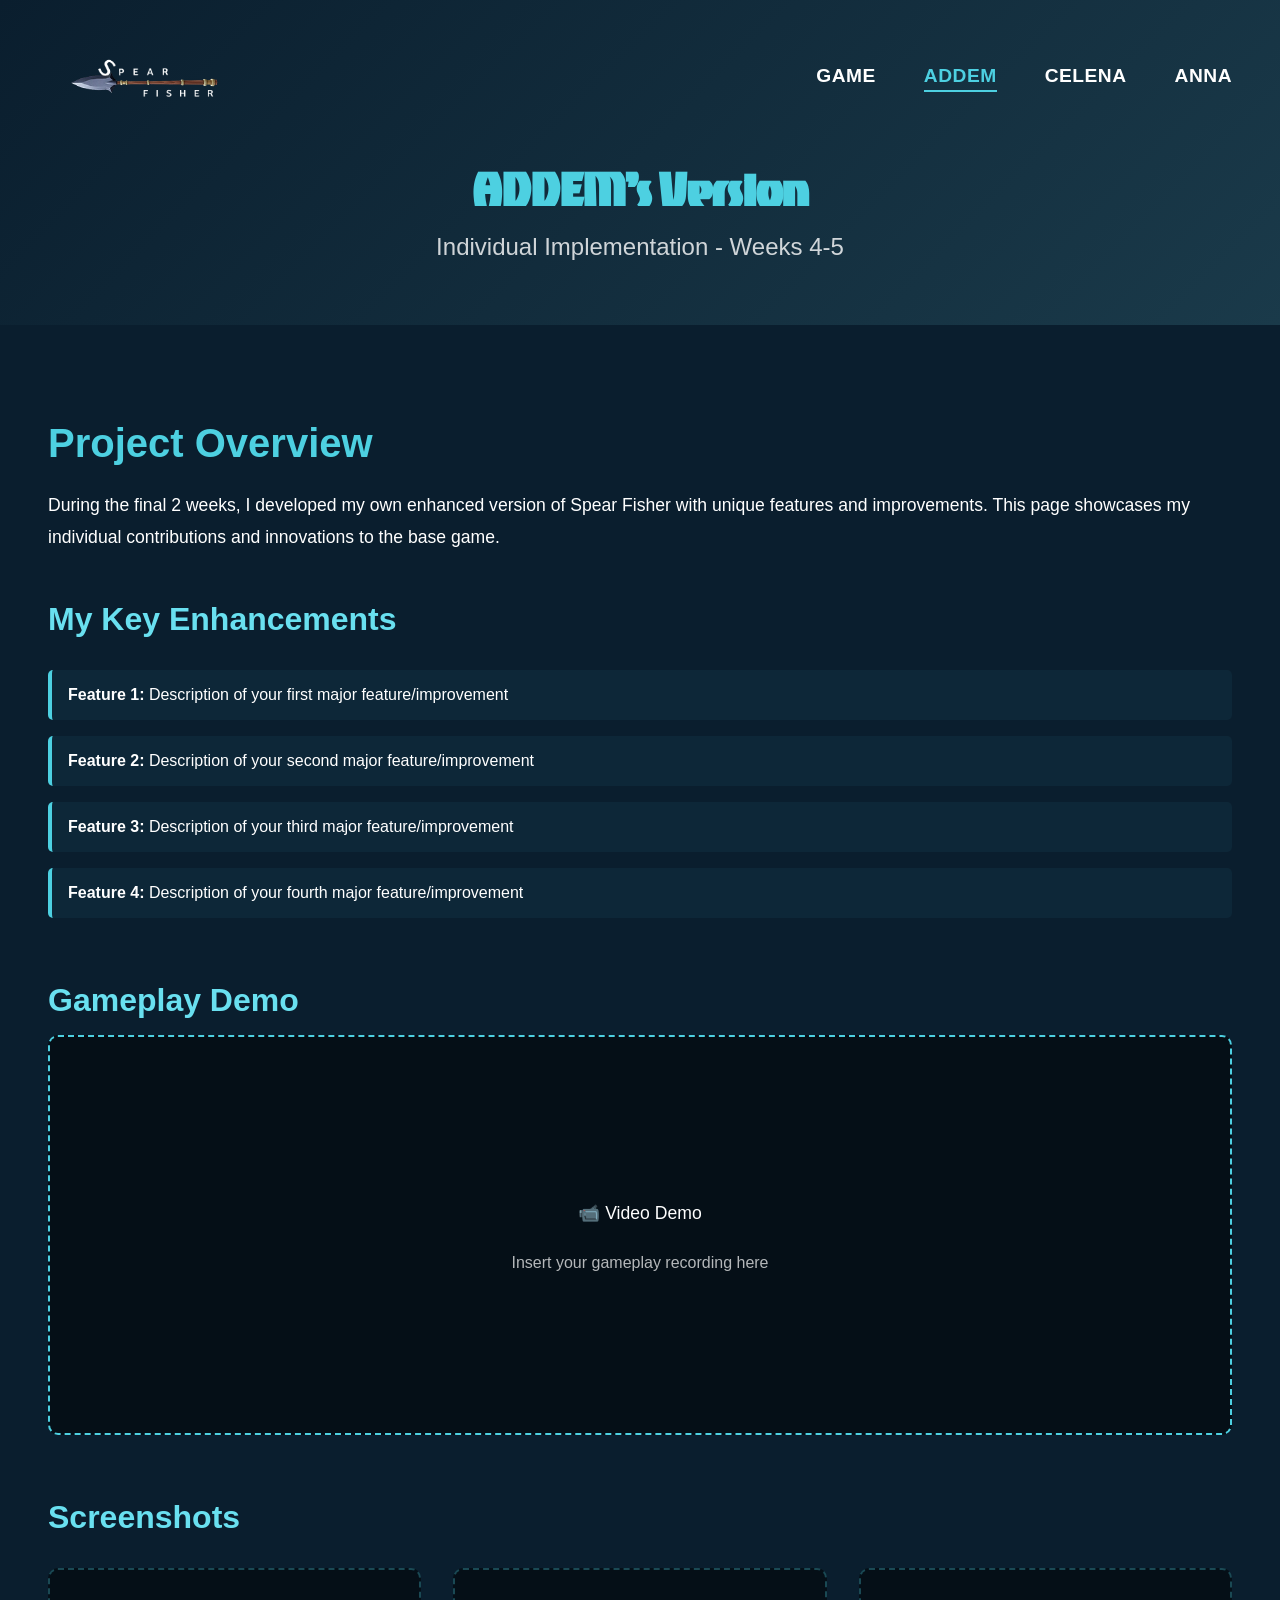
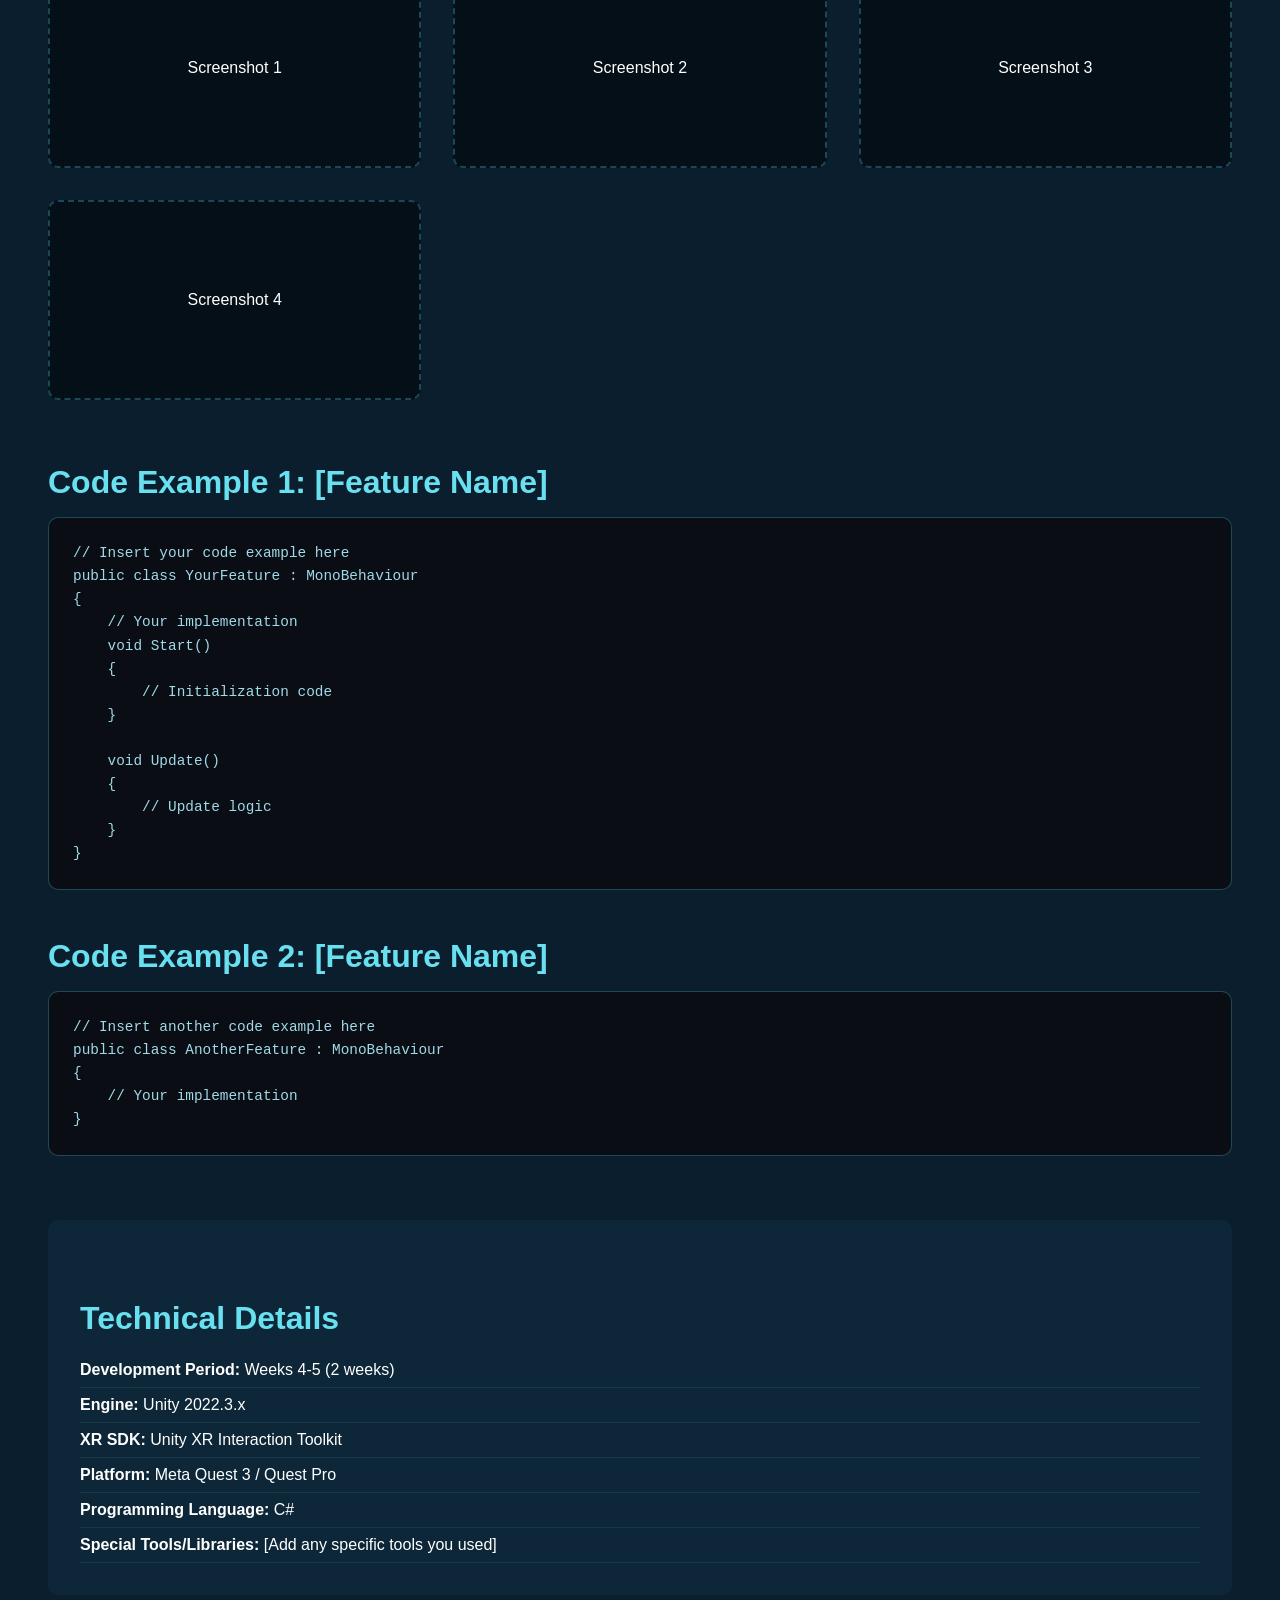
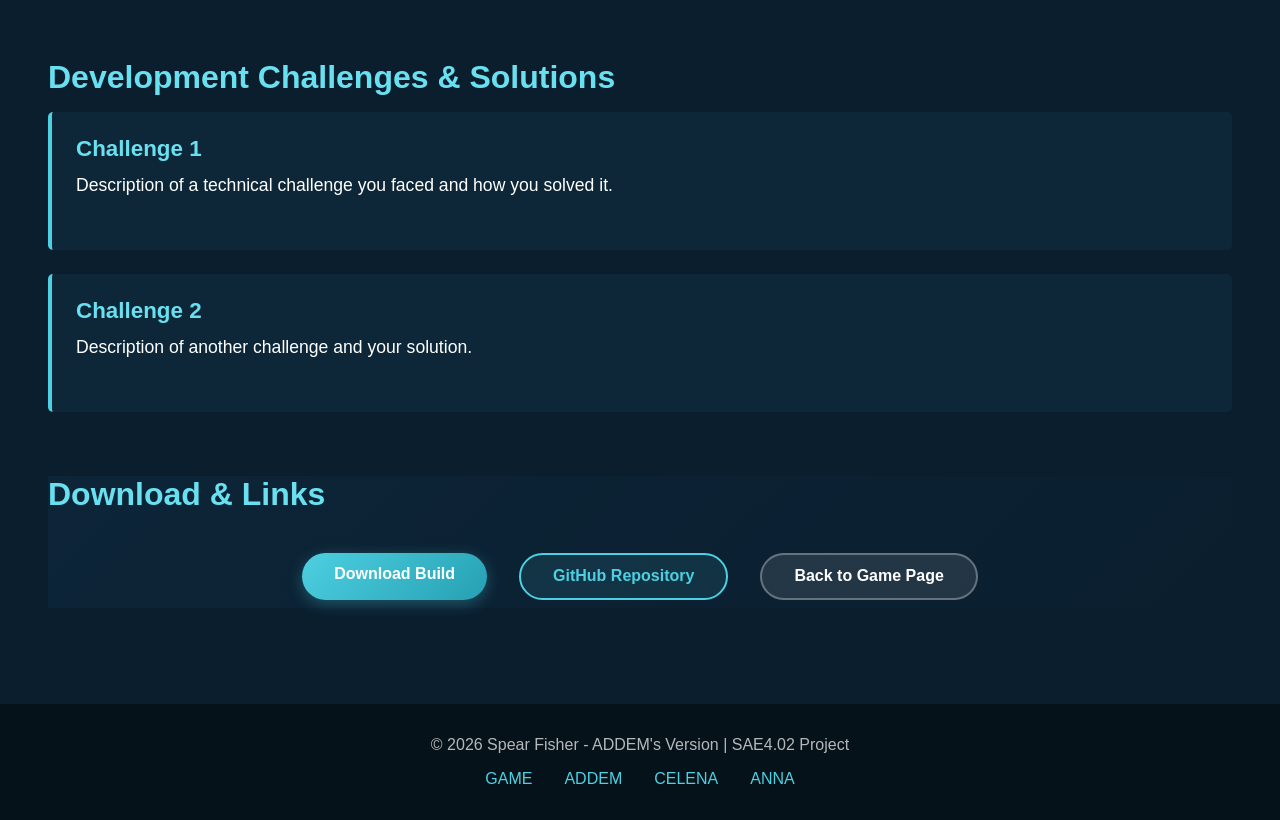
==== addem.html @ dc823e85 "Initialisation du site OnePage" ====
<!DOCTYPE html>
<html lang="fr">
<head>
    <meta charset="UTF-8">
    <meta name="viewport" content="width=device-width, initial-scale=1.0">
    <title>ADDEM - Spear Fisher XR</title>
    <link rel="stylesheet" href="style.css">
</head>
<body>
    <!-- Navigation -->
    <nav class="navbar">
        <div class="nav-container">
            <div class="logo">
                <a href="index.html"><img src="asset/logo.png" alt="Spear Fisher Logo"></a>
            </div>
            <ul class="nav-menu">
                <li><a href="index.html">GAME</a></li>
                <li><a href="addem.html" class="active">ADDEM</a></li>
                <li><a href="celena.html">CELENA</a></li>
                <li><a href="anna.html">ANNA</a></li>
            </ul>
        </div>
    </nav>

    <!-- Hero Section -->
    <section class="member-hero">
        <div class="container">
            <h1>ADDEM's Version</h1>
            <p class="subtitle">Individual Implementation - Weeks 4-5</p>
        </div>
    </section>

    <!-- Content Section -->
    <section class="section member-content">
        <div class="container">
            <h2>Project Overview</h2>
            <p>During the final 2 weeks, I developed my own enhanced version of Spear Fisher with unique features and improvements. This page showcases my individual contributions and innovations to the base game.</p>

            <h3>My Key Enhancements</h3>
            <ul class="feature-list">
                <li><strong>Feature 1:</strong> Description of your first major feature/improvement</li>
                <li><strong>Feature 2:</strong> Description of your second major feature/improvement</li>
                <li><strong>Feature 3:</strong> Description of your third major feature/improvement</li>
                <li><strong>Feature 4:</strong> Description of your fourth major feature/improvement</li>
            </ul>

            <!-- Video Demo -->
            <div class="video-section">
                <h3>Gameplay Demo</h3>
                <div class="video-placeholder">
                    <div class="video-box">
                        <p>📹 Video Demo</p>
                        <span>Insert your gameplay recording here</span>
                    </div>
                </div>
            </div>

            <!-- Screenshots -->
            <div class="screenshots-section">
                <h3>Screenshots</h3>
                <div class="screenshot-grid">
                    <div class="screenshot-placeholder">Screenshot 1</div>
                    <div class="screenshot-placeholder">Screenshot 2</div>
                    <div class="screenshot-placeholder">Screenshot 3</div>
                    <div class="screenshot-placeholder">Screenshot 4</div>
                </div>
            </div>

            <!-- Code Examples -->
            <div class="code-section">
                <h3>Code Example 1: [Feature Name]</h3>
                <pre><code>// Insert your code example here
public class YourFeature : MonoBehaviour
{
    // Your implementation
    void Start()
    {
        // Initialization code
    }
    
    void Update()
    {
        // Update logic
    }
}</code></pre>

                <h3>Code Example 2: [Feature Name]</h3>
                <pre><code>// Insert another code example here
public class AnotherFeature : MonoBehaviour
{
    // Your implementation
}</code></pre>
            </div>

            <!-- Technical Implementation -->
            <div class="technical-section">
                <h3>Technical Details</h3>
                <ul>
                    <li><strong>Development Period:</strong> Weeks 4-5 (2 weeks)</li>
                    <li><strong>Engine:</strong> Unity 2022.3.x</li>
                    <li><strong>XR SDK:</strong> Unity XR Interaction Toolkit</li>
                    <li><strong>Platform:</strong> Meta Quest 3 / Quest Pro</li>
                    <li><strong>Programming Language:</strong> C#</li>
                    <li><strong>Special Tools/Libraries:</strong> [Add any specific tools you used]</li>
                </ul>
            </div>

            <!-- Challenges & Solutions -->
            <div class="challenges-section">
                <h3>Development Challenges & Solutions</h3>
                <div class="challenge-item">
                    <h4>Challenge 1</h4>
                    <p>Description of a technical challenge you faced and how you solved it.</p>
                </div>
                <div class="challenge-item">
                    <h4>Challenge 2</h4>
                    <p>Description of another challenge and your solution.</p>
                </div>
            </div>

            <!-- Download Links -->
            <div class="download-section">
                <h3>Download & Links</h3>
                <div class="download-buttons">
                    <a href="#" class="btn-download">Download Build</a>
                    <a href="#" class="btn-github">GitHub Repository</a>
                    <a href="index.html" class="btn-back">Back to Game Page</a>
                </div>
            </div>
        </div>
    </section>

    <!-- Footer -->
    <footer class="footer">
        <div class="container">
            <p>&copy; 2026 Spear Fisher - ADDEM's Version | SAE4.02 Project</p>
            <div class="footer-links">
                <a href="index.html">GAME</a>
                <a href="addem.html">ADDEM</a>
                <a href="celena.html">CELENA</a>
                <a href="anna.html">ANNA</a>
            </div>
        </div>
    </footer>
</body>
</html>
---- style.css ----
@import url('https://fonts.googleapis.com/css2?family=Tac+One&display=swap');

/* Tac One title font class */
.tac-one-regular {
    font-family: "Tac One", sans-serif;
    font-weight: 400;
    font-style: normal;
}

/* Reset and Base Styles */
* {
    margin: 0;
    padding: 0;
    box-sizing: border-box;
}

body {
    font-family: 'Arial', sans-serif;
    color: #fff;
    overflow-x: hidden;
    background-color: #0a1e2e;
}

html {
    scroll-behavior: smooth;
}

.container {
    max-width: 1400px;
    margin: 0 auto;
    padding: 0 3rem;
}

/* Navigation Bar */
.navbar {
    position: fixed;
    top: 0;
    left: 0;
    right: 0;
    z-index: 1000;
    padding: 1.5rem 0;
}

.nav-container {
    max-width: 1400px;
    margin: 0 auto;
    padding: 0 3rem;
    display: flex;
    justify-content: space-between;
    align-items: center;
}

.logo img {
    height: 100px;
    width: auto;
    transition: transform 0.3s ease;
}

.logo img:hover {
    transform: scale(1.05);
}

.nav-menu {
    display: flex;
    list-style: none;
    gap: 3rem;
}

.nav-menu li a {
    color: #fff;
    text-decoration: none;
    font-weight: bold;
    font-size: 1.2rem;
    letter-spacing: 0.5px;
    transition: color 0.3s ease, transform 0.3s ease;
    display: inline-block;
    position: relative;
}

.nav-menu li a::after {
    content: '';
    position: absolute;
    width: 0;
    height: 2px;
    bottom: -5px;
    left: 0;
    background-color: #4dd0e1;
    transition: width 0.3s ease;
}

.nav-menu li a:hover::after,
.nav-menu li a.active::after {
    width: 100%;
}

.nav-menu li a:hover,
.nav-menu li a.active {
    color: #4dd0e1;
}

/* Hero Section */
.hero {
    position: relative;
    min-height: 100vh;
    display: flex;
    flex-direction: column;
    justify-content: center;
    align-items: flex-start;
    padding: 0 3rem;
    background-image: url('asset/backgound.png');
    background-size: cover;
    background-position: center;
    background-repeat: no-repeat;
}

.hero::before {
    content: '';
    position: absolute;
    top: 0;
    left: 0;
    right: 0;
    bottom: 0;
    background: linear-gradient(to bottom, rgba(10, 30, 46, 0.3), rgba(10, 30, 46, 0.6));
    z-index: 1;
}

.hero-content {
    position: relative;
    z-index: 2;
    max-width: 1400px;
    margin: 0 auto;
    width: 100%;
}

.hero-title {
    font-size: 6rem;
    font-weight: 900;
    letter-spacing: 2px;
    margin-bottom: 1rem;
    text-transform: uppercase;
    line-height: 1.1;
    text-shadow: 3px 3px 10px rgba(0, 0, 0, 0.7);
}

.hero-subtitle {
    font-size: 1.8rem;
    font-weight: 300;
    letter-spacing: 1px;
    opacity: 0.9;
    text-shadow: 2px 2px 8px rgba(0, 0, 0, 0.7);
}

/* Social Icons */
.social-icons {
    position: absolute;
    bottom: 3rem;
    left: 50%;
    transform: translateX(-50%);
    display: flex;
    gap: 1.5rem;
    z-index: 2;
}

.social-icon {
    width: 50px;
    height: 50px;
    border-radius: 50%;
    background-color: rgba(255, 255, 255, 0.1);
    backdrop-filter: blur(10px);
    display: flex;
    align-items: center;
    justify-content: center;
    color: #fff;
    transition: all 0.3s ease;
    text-decoration: none;
}

.social-icon:hover {
    background-color: rgba(77, 208, 225, 0.3);
    transform: translateY(-5px);
    box-shadow: 0 5px 20px rgba(77, 208, 225, 0.4);
}

.social-icon svg {
    width: 24px;
    height: 24px;
}

/* Responsive Design */
@media (max-width: 1200px) {
    .hero-title {
        font-size: 5rem;
    }
    
    .hero-subtitle {
        font-size: 1.5rem;
    }
}

@media (max-width: 768px) {
    .nav-container {
        padding: 0 1.5rem;
    }
    
    .nav-menu {
        gap: 1.5rem;
    }
    
    .nav-menu li a {
        font-size: 1rem;
    }
    
    .logo img {
        height: 40px;
    }
    
    .hero {
        padding: 0 1.5rem;
    }
    
    .hero-title {
        font-size: 3rem;
    }
    
    .hero-subtitle {
        font-size: 1.2rem;
    }
    
    .social-icons {
        bottom: 2rem;
        gap: 1rem;
    }
    
    .social-icon {
        width: 45px;
        height: 45px;
    }
}

@media (max-width: 480px) {
    .nav-menu {
        gap: 1rem;
    }
    
    .nav-menu li a {
        font-size: 0.85rem;
    }
    
    .hero-title {
        font-size: 2.5rem;
    }
    
    .hero-subtitle {
        font-size: 1rem;
    }
    
    .social-icon {
        width: 40px;
        height: 40px;
    }
    
    .social-icon svg {
        width: 20px;
        height: 20px;
    }
}

/* General Section Styles */
.section {
    padding: 6rem 0;
    background-color: #0a1e2e;
}

.section:nth-child(even) {
    background-color: #0d2538;
}

.section-title {
    font-size: 3rem;
    text-align: center;
    margin-bottom: 1rem;
    color: #4dd0e1;
    text-transform: uppercase;
    letter-spacing: 2px;
}

/* Apply Tac One to main titles */
.hero-title,
.section-title,
.member-hero h1,
.team-card h3 {
    font-family: "Tac One", sans-serif;
}

.section-subtitle {
    text-align: center;
    font-size: 1.2rem;
    margin-bottom: 3rem;
    opacity: 0.8;
}

/* About Section */
.about-section {
    background: linear-gradient(135deg, #0a1e2e 0%, #1a3a4a 100%);
}

.game-section {
    background: linear-gradient(135deg, #0a1e2e 0%, #1a3a4a 100%);
}

.game-content {
    display: grid;
    grid-template-columns: 1.5fr 1fr;
    gap: 4rem;
    align-items: start;
}

.game-description h3 {
    color: #4dd0e1;
    font-size: 1.8rem;
    margin-top: 2rem;
    margin-bottom: 1rem;
}

.game-description p {
    line-height: 1.8;
    margin-bottom: 1rem;
    color: rgba(255, 255, 255, 0.9);
}

.game-media {
    position: sticky;
    top: 120px;
}

.about-content {
    display: grid;
    grid-template-columns: 1fr 1fr;
    gap: 4rem;
    align-items: start;
}

.about-text h3 {
    color: #4dd0e1;
    font-size: 1.8rem;
    margin-top: 2rem;
    margin-bottom: 1rem;
}

.about-text h4 {
    color: #69e0f0;
    font-size: 1.4rem;
    margin-top: 1.5rem;
    margin-bottom: 0.5rem;
}

.about-text p {
    line-height: 1.8;
    margin-bottom: 1rem;
    color: rgba(255, 255, 255, 0.9);
}

.video-placeholder {
    position: sticky;
    top: 120px;
}

.video-box {
    background: rgba(0, 0, 0, 0.5);
    border: 2px dashed #4dd0e1;
    border-radius: 10px;
    padding: 4rem 2rem;
    text-align: center;
    min-height: 400px;
    display: flex;
    flex-direction: column;
    justify-content: center;
    align-items: center;
}

.video-box p {
    font-size: 3rem;
    margin-bottom: 1rem;
}

.video-box span {
    font-size: 1rem;
    opacity: 0.7;
}

/* Features Section */
.features-section {
    background: linear-gradient(135deg, #0d2538 0%, #0a1e2e 100%);
}

.features-grid {
    display: grid;
    grid-template-columns: repeat(auto-fit, minmax(300px, 1fr));
    gap: 2rem;
    margin-bottom: 4rem;
}

.feature-card {
    background: rgba(77, 208, 225, 0.05);
    border: 1px solid rgba(77, 208, 225, 0.2);
    border-radius: 15px;
    padding: 2rem;
    transition: all 0.3s ease;
}

.feature-card:hover {
    transform: translateY(-10px);
    border-color: #4dd0e1;
    box-shadow: 0 10px 30px rgba(77, 208, 225, 0.3);
}

.feature-icon {
    font-size: 3rem;
    margin-bottom: 1rem;
}

.feature-card h3 {
    color: #4dd0e1;
    font-size: 1.5rem;
    margin-bottom: 1rem;
}

.feature-card p {
    line-height: 1.6;
    opacity: 0.9;
}

/* Code Section */
.code-section {
    margin-top: 4rem;
}

.code-examples-section {
    background: linear-gradient(135deg, #0d2538 0%, #0a1e2e 100%);
}

.screenshots-section-full {
    background: #0a1e2e;
}

.team-versions-section {
    background: linear-gradient(135deg, #0d2538 0%, #1a3a4a 100%);
}

.code-section h3 {
    color: #4dd0e1;
    font-size: 1.8rem;
    margin-bottom: 1rem;
    margin-top: 2rem;
}

.code-section pre {
    background: #0a0e14;
    border: 1px solid rgba(77, 208, 225, 0.3);
    border-radius: 10px;
    padding: 1.5rem;
    overflow-x: auto;
    margin-bottom: 2rem;
}

.code-section code {
    font-family: 'Courier New', monospace;
    font-size: 0.9rem;
    line-height: 1.6;
    color: #a0d9e8;
}

/* Challenges Section */
.challenges-section {
    margin: 4rem 0;
}

.challenges-section h3 {
    color: #4dd0e1;
    font-size: 2rem;
    margin-bottom: 2rem;
}

.challenge-item {
    background: rgba(77, 208, 225, 0.05);
    border-left: 4px solid #4dd0e1;
    border-radius: 5px;
    padding: 1.5rem;
    margin-bottom: 1.5rem;
}

.challenge-item h4 {
    color: #69e0f0;
    font-size: 1.4rem;
    margin-bottom: 0.5rem;
}

.challenge-item p {
    line-height: 1.8;
}

/* Team Section */
.team-section {
    background: linear-gradient(135deg, #0a1e2e 0%, #1a3a4a 100%);
}

.team-grid {
    display: grid;
    grid-template-columns: repeat(auto-fit, minmax(300px, 1fr));
    gap: 3rem;
}

.team-card {
    background: rgba(77, 208, 225, 0.05);
    border: 2px solid rgba(77, 208, 225, 0.2);
    border-radius: 15px;
    padding: 3rem 2rem;
    text-align: center;
    transition: all 0.3s ease;
}

.team-card:hover {
    transform: translateY(-10px);
    border-color: #4dd0e1;
    box-shadow: 0 15px 40px rgba(77, 208, 225, 0.4);
}

.team-member-icon {
    font-size: 5rem;
    margin-bottom: 1rem;
}

.team-card h3 {
    color: #4dd0e1;
    font-size: 1.8rem;
    margin-bottom: 0.5rem;
}

.member-role {
    color: #69e0f0;
    font-size: 1rem;
    margin-bottom: 1rem;
    text-transform: uppercase;
    letter-spacing: 1px;
}

.team-card p {
    margin-bottom: 1.5rem;
    line-height: 1.6;
}

/* Buttons */
.btn-primary {
    display: inline-block;
    background: linear-gradient(135deg, #4dd0e1 0%, #26a0b3 100%);
    color: #fff;
    padding: 0.8rem 2rem;
    border-radius: 30px;
    text-decoration: none;
    font-weight: bold;
    transition: all 0.3s ease;
    box-shadow: 0 4px 15px rgba(77, 208, 225, 0.3);
}

.btn-primary:hover {
    transform: translateY(-2px);
    box-shadow: 0 6px 20px rgba(77, 208, 225, 0.5);
}

.btn-download,
.btn-github,
.btn-link,
.btn-back {
    display: inline-block;
    padding: 0.8rem 2rem;
    border-radius: 30px;
    text-decoration: none;
    font-weight: bold;
    transition: all 0.3s ease;
    margin: 0.5rem;
}

.btn-download {
    background: linear-gradient(135deg, #4dd0e1 0%, #26a0b3 100%);
    color: #fff;
    box-shadow: 0 4px 15px rgba(77, 208, 225, 0.3);
}

.btn-github,
.btn-link {
    background: rgba(77, 208, 225, 0.1);
    color: #4dd0e1;
    border: 2px solid #4dd0e1;
}

.btn-back {
    background: rgba(255, 255, 255, 0.1);
    color: #fff;
    border: 2px solid rgba(255, 255, 255, 0.3);
}

.btn-download:hover,
.btn-github:hover,
.btn-link:hover,
.btn-back:hover {
    transform: translateY(-2px);
    box-shadow: 0 6px 20px rgba(77, 208, 225, 0.5);
}

/* Download Section */
.download-section {
    background: linear-gradient(135deg, #0d2538 0%, #0a1e2e 100%);
}

.download-grid {
    display: grid;
    grid-template-columns: repeat(auto-fit, minmax(300px, 1fr));
    gap: 3rem;
}

.download-card {
    background: rgba(77, 208, 225, 0.05);
    border: 1px solid rgba(77, 208, 225, 0.2);
    border-radius: 15px;
    padding: 2rem;
    text-align: center;
}

.download-card h3 {
    font-size: 2rem;
    margin-bottom: 1rem;
}

.download-card p {
    margin-bottom: 1.5rem;
    opacity: 0.8;
}

.resource-links {
    display: flex;
    flex-direction: column;
    gap: 1rem;
}

.resource-links a {
    color: #4dd0e1;
    text-decoration: none;
    padding: 0.5rem;
    border-radius: 5px;
    transition: all 0.3s ease;
}

.resource-links a:hover {
    background: rgba(77, 208, 225, 0.1);
    transform: translateX(10px);
}

/* Footer */
.footer {
    background: #05121a;
    padding: 2rem 0;
    text-align: center;
}

.footer p {
    margin-bottom: 1rem;
    opacity: 0.7;
}

.footer-links {
    display: flex;
    justify-content: center;
    gap: 2rem;
}

.footer-links a {
    color: #4dd0e1;
    text-decoration: none;
    transition: color 0.3s ease;
}

.footer-links a:hover {
    color: #69e0f0;
}

/* Member Pages */
.member-hero {
    padding: 10rem 0 4rem;
    background: linear-gradient(135deg, #0a1e2e 0%, #1a3a4a 100%);
    text-align: center;
}

.member-hero h1 {
    font-size: 3.5rem;
    margin-bottom: 1rem;
    color: #4dd0e1;
}

.member-hero .subtitle {
    font-size: 1.5rem;
    opacity: 0.8;
}

.member-content {
    background: #0a1e2e;
}

.member-content h2 {
    color: #4dd0e1;
    font-size: 2.5rem;
    margin-bottom: 1.5rem;
}

.member-content h3 {
    color: #69e0f0;
    font-size: 2rem;
    margin-top: 3rem;
    margin-bottom: 1rem;
}

.member-content p {
    line-height: 1.8;
    font-size: 1.1rem;
    margin-bottom: 1.5rem;
}

.feature-list {
    list-style: none;
    margin: 2rem 0;
}

.feature-list li {
    padding: 1rem;
    margin-bottom: 1rem;
    background: rgba(77, 208, 225, 0.05);
    border-left: 4px solid #4dd0e1;
    border-radius: 5px;
}

.video-section {
    margin: 4rem 0;
}

.screenshots-section {
    margin: 4rem 0;
}

.screenshot-grid {
    display: grid;
    grid-template-columns: repeat(auto-fit, minmax(300px, 1fr));
    gap: 2rem;
    margin-top: 2rem;
}

.screenshot-placeholder {
    background: rgba(0, 0, 0, 0.5);
    border: 2px dashed rgba(77, 208, 225, 0.3);
    border-radius: 10px;
    padding: 4rem 2rem;
    text-align: center;
    min-height: 200px;
    display: flex;
    align-items: center;
    justify-content: center;
}

.technical-section {
    margin: 4rem 0;
    padding: 2rem;
    background: rgba(77, 208, 225, 0.05);
    border-radius: 10px;
}

.technical-section ul {
    list-style: none;
    margin-top: 1rem;
}

.technical-section li {
    padding: 0.5rem 0;
    border-bottom: 1px solid rgba(77, 208, 225, 0.1);
}

.download-buttons {
    display: flex;
    flex-wrap: wrap;
    justify-content: center;
    gap: 1rem;
    margin-top: 2rem;
}

/* Responsive for new sections */
@media (max-width: 992px) {
    .about-content {
        grid-template-columns: 1fr;
        gap: 3rem;
    }
    
    .features-grid,
    .team-grid,
    .download-grid {
        grid-template-columns: 1fr;
    }
    
    .container {
        padding: 0 2rem;
    }
    
    .section {
        padding: 4rem 0;
    }
}

@media (max-width: 768px) {
    .section-title {
        font-size: 2rem;
    }
    
    .member-hero h1 {
        font-size: 2.5rem;
    }
    
    .member-hero .subtitle {
        font-size: 1.2rem;
    }
    
    .code-section pre {
        font-size: 0.8rem;
        padding: 1rem;
    }
    
    .download-buttons {
        flex-direction: column;
        align-items: center;
    }
}
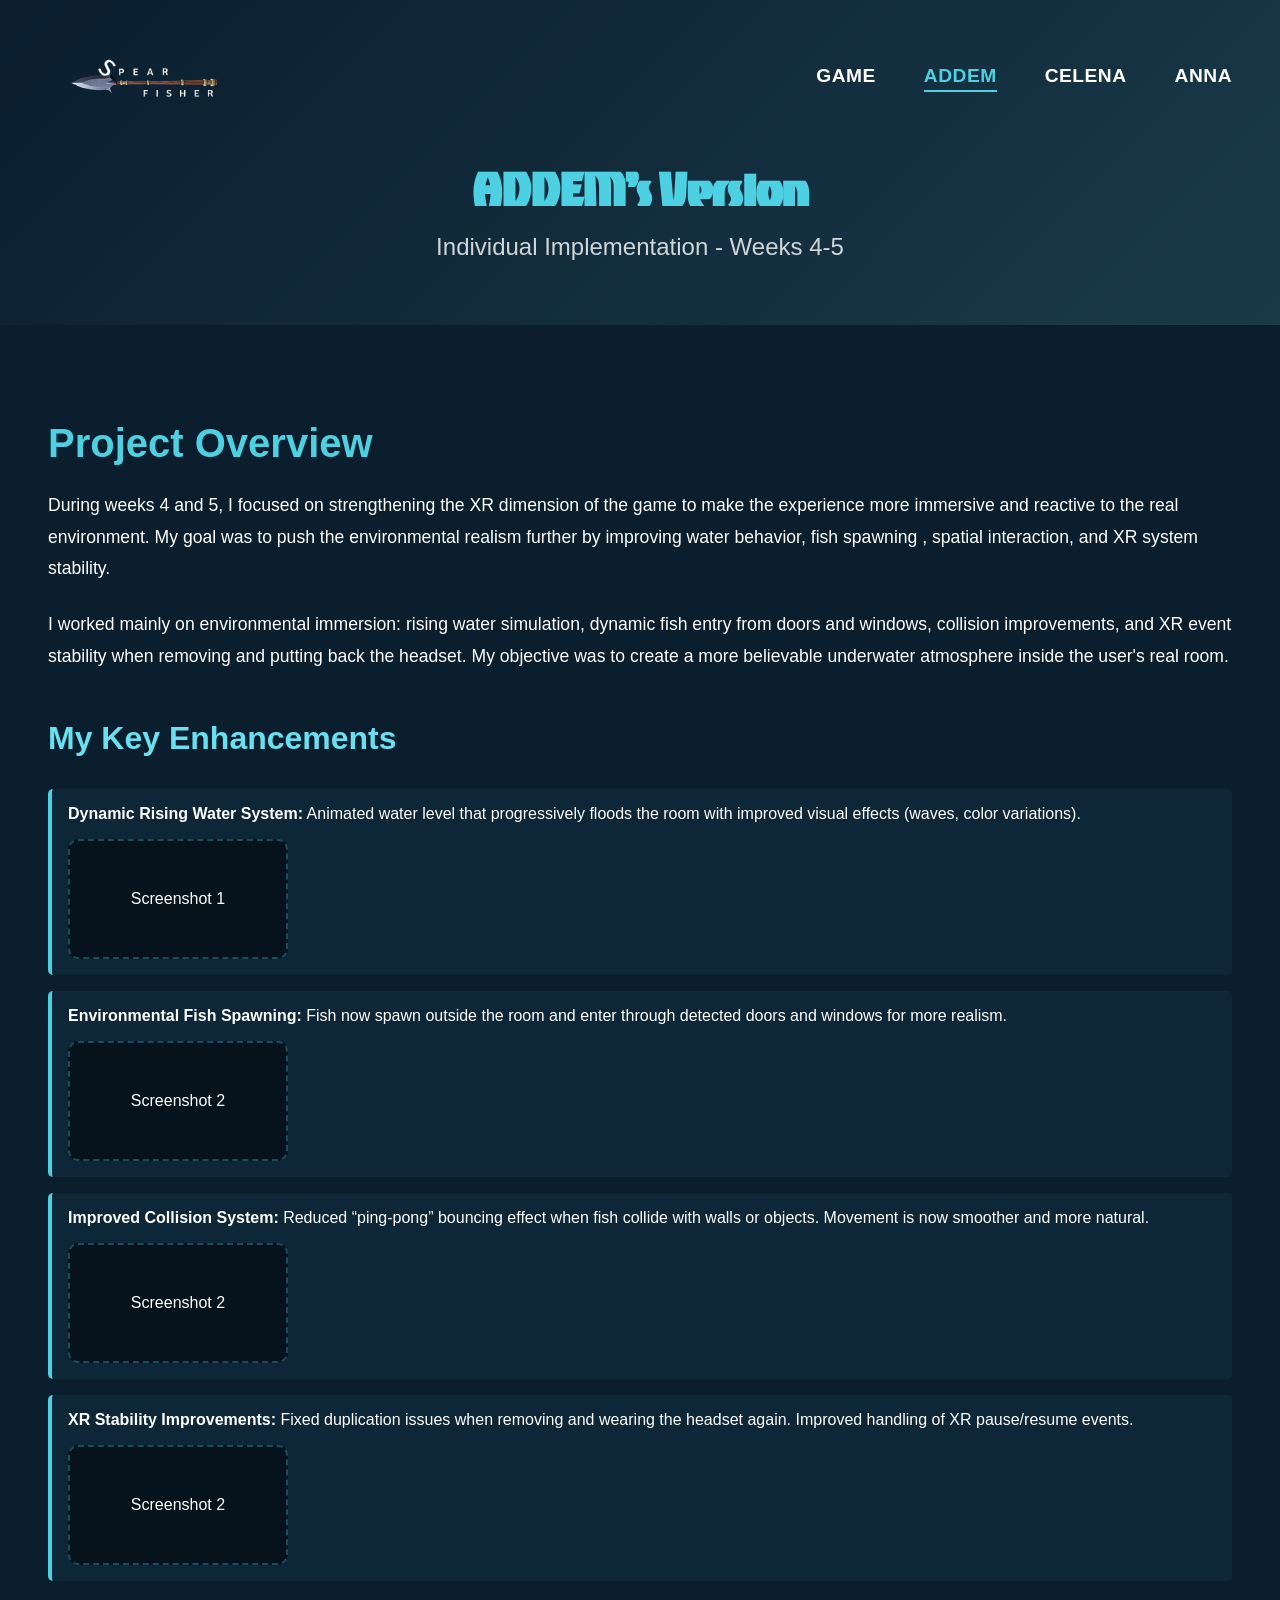
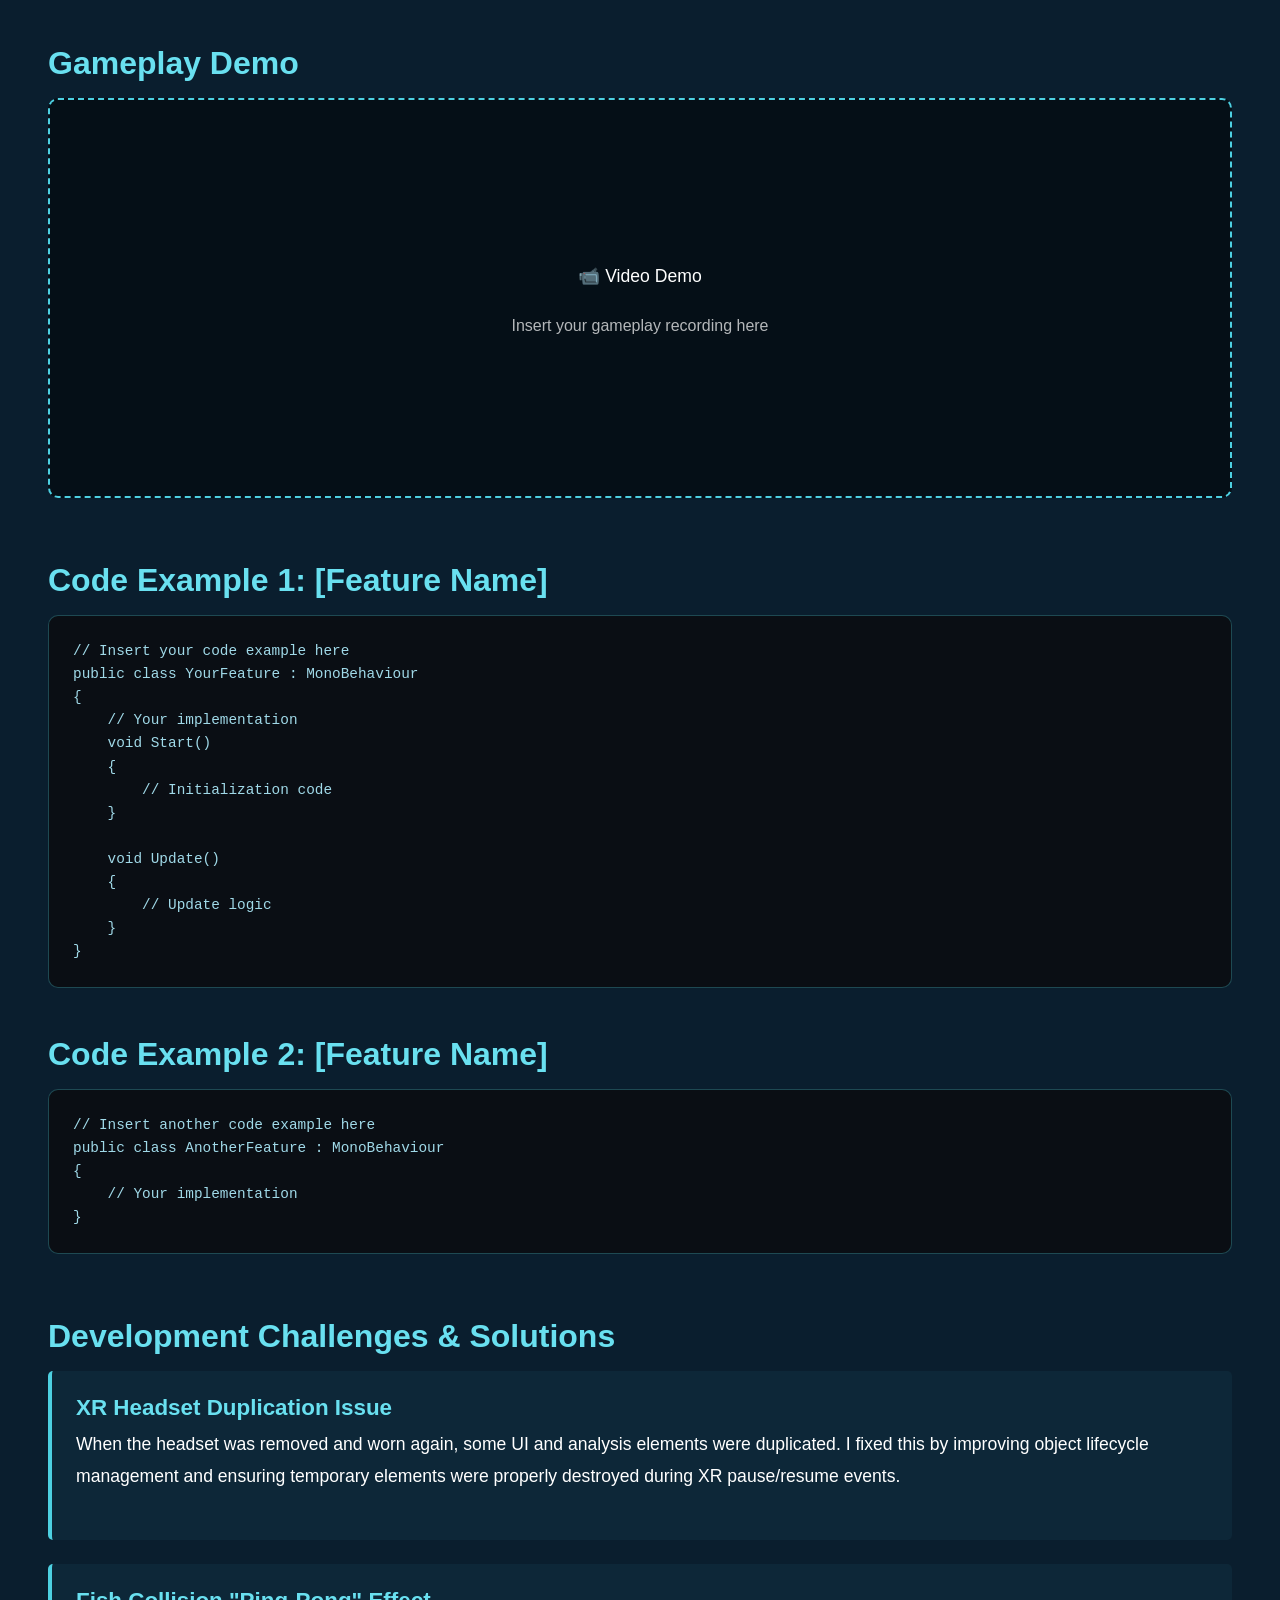
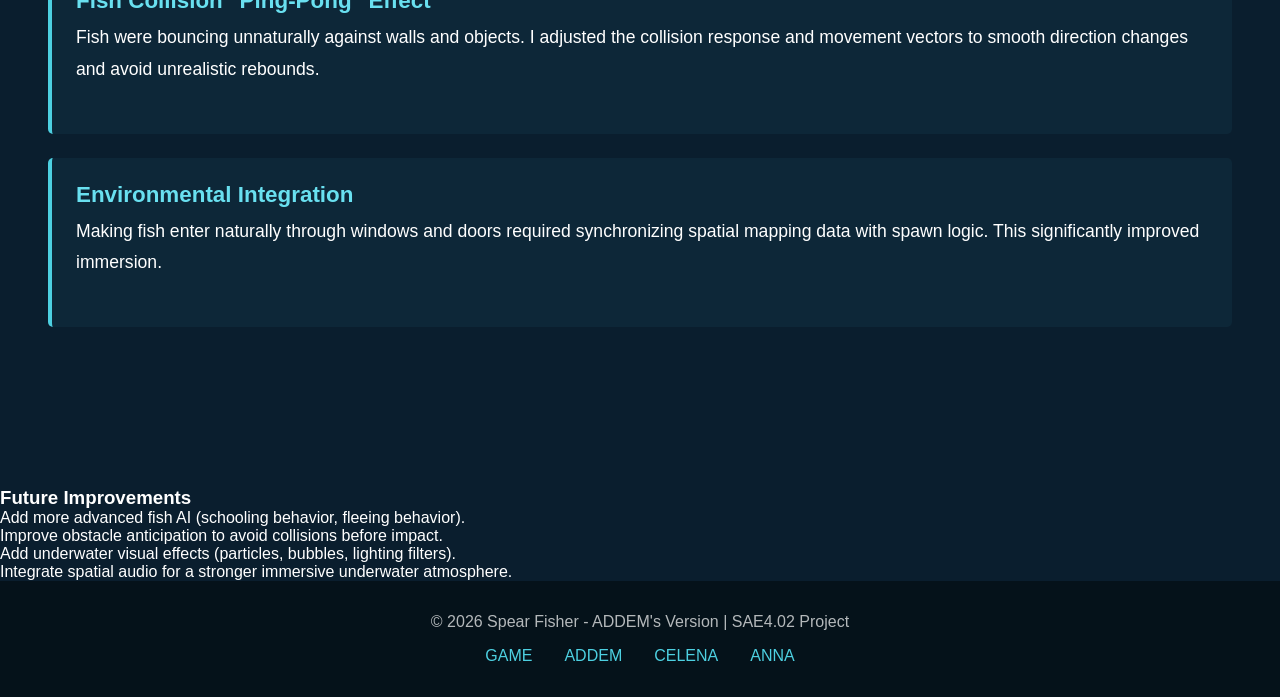
==== commit 45769f67: "debut page priincipal et de ma page" ====
--- a/addem.html
+++ b/addem.html
@@ -1,11 +1,13 @@
 <!DOCTYPE html>
 <html lang="fr">
+
 <head>
     <meta charset="UTF-8">
     <meta name="viewport" content="width=device-width, initial-scale=1.0">
-    <title>ADDEM - Spear Fisher XR</title>
+    <title>ADDEM</title>
     <link rel="stylesheet" href="style.css">
 </head>
+
 <body>
     <!-- Navigation -->
     <nav class="navbar">
@@ -34,14 +36,47 @@
     <section class="section member-content">
         <div class="container">
             <h2>Project Overview</h2>
-            <p>During the final 2 weeks, I developed my own enhanced version of Spear Fisher with unique features and improvements. This page showcases my individual contributions and innovations to the base game.</p>
+            <p>
+                During weeks 4 and 5, I focused on strengthening the XR dimension of the game to make the experience
+                more immersive and reactive to the real environment.
+                My goal was to push the environmental realism further by improving water behavior, fish spawning ,
+                spatial interaction, and XR system stability.
+            </p>
 
+            <p>
+                I worked mainly on environmental immersion: rising water simulation, dynamic fish entry from doors and
+                windows, collision improvements, and XR event stability when removing and putting back the headset.
+                My objective was to create a more believable underwater atmosphere inside the user's real room.
+            </p>
             <h3>My Key Enhancements</h3>
             <ul class="feature-list">
-                <li><strong>Feature 1:</strong> Description of your first major feature/improvement</li>
-                <li><strong>Feature 2:</strong> Description of your second major feature/improvement</li>
-                <li><strong>Feature 3:</strong> Description of your third major feature/improvement</li>
-                <li><strong>Feature 4:</strong> Description of your fourth major feature/improvement</li>
+                <li>
+                    <div class="feature-text"><strong>Dynamic Rising Water System:</strong> Animated water level that
+                        progressively floods the
+                        room with improved visual effects (waves, color variations).</div>
+                    <div class="screenshot-placeholder">Screenshot 1</div>
+                </li>
+
+                <li>
+                    <div class="feature-text"><strong>Environmental Fish Spawning:</strong> Fish now spawn outside the
+                        room and enter through
+                        detected doors and windows for more realism.</div>
+                    <div class="screenshot-placeholder">Screenshot 2</div>
+                </li>
+
+                <li>
+                    <div class="feature-text"><strong>Improved Collision System:</strong> Reduced “ping-pong” bouncing
+                        effect when fish collide
+                        with walls or objects. Movement is now smoother and more natural.</div>
+                    <div class="screenshot-placeholder">Screenshot 2</div>
+                </li>
+
+                <li>
+                    <div class="feature-text"><strong>XR Stability Improvements:</strong> Fixed duplication issues when
+                        removing and wearing the
+                        headset again. Improved handling of XR pause/resume events.</div>
+                    <div class="screenshot-placeholder">Screenshot 2</div>
+                </li>
             </ul>
 
             <!-- Video Demo -->
@@ -56,15 +91,6 @@
             </div>
 
             <!-- Screenshots -->
-            <div class="screenshots-section">
-                <h3>Screenshots</h3>
-                <div class="screenshot-grid">
-                    <div class="screenshot-placeholder">Screenshot 1</div>
-                    <div class="screenshot-placeholder">Screenshot 2</div>
-                    <div class="screenshot-placeholder">Screenshot 3</div>
-                    <div class="screenshot-placeholder">Screenshot 4</div>
-                </div>
-            </div>
 
             <!-- Code Examples -->
             <div class="code-section">
@@ -93,7 +119,7 @@
             </div>
 
             <!-- Technical Implementation -->
-            <div class="technical-section">
+            <!-- <div class="technical-section">
                 <h3>Technical Details</h3>
                 <ul>
                     <li><strong>Development Period:</strong> Weeks 4-5 (2 weeks)</li>
@@ -103,32 +129,50 @@
                     <li><strong>Programming Language:</strong> C#</li>
                     <li><strong>Special Tools/Libraries:</strong> [Add any specific tools you used]</li>
                 </ul>
-            </div>
+            </div> -->
 
             <!-- Challenges & Solutions -->
             <div class="challenges-section">
                 <h3>Development Challenges & Solutions</h3>
+
                 <div class="challenge-item">
-                    <h4>Challenge 1</h4>
-                    <p>Description of a technical challenge you faced and how you solved it.</p>
+                    <h4>XR Headset Duplication Issue</h4>
+                    <p>
+                        When the headset was removed and worn again, some UI and analysis elements were duplicated.
+                        I fixed this by improving object lifecycle management and ensuring temporary elements were
+                        properly destroyed during XR pause/resume events.
+                    </p>
                 </div>
+
                 <div class="challenge-item">
-                    <h4>Challenge 2</h4>
-                    <p>Description of another challenge and your solution.</p>
+                    <h4>Fish Collision "Ping-Pong" Effect</h4>
+                    <p>
+                        Fish were bouncing unnaturally against walls and objects.
+                        I adjusted the collision response and movement vectors to smooth direction changes and avoid
+                        unrealistic rebounds.
+                    </p>
+                </div>
+
+                <div class="challenge-item">
+                    <h4>Environmental Integration</h4>
+                    <p>
+                        Making fish enter naturally through windows and doors required synchronizing spatial mapping
+                        data with spawn logic.
+                        This significantly improved immersion.
+                    </p>
                 </div>
             </div>
+    </section>
 
-            <!-- Download Links -->
-            <div class="download-section">
-                <h3>Download & Links</h3>
-                <div class="download-buttons">
-                    <a href="#" class="btn-download">Download Build</a>
-                    <a href="#" class="btn-github">GitHub Repository</a>
-                    <a href="index.html" class="btn-back">Back to Game Page</a>
-                </div>
-            </div>
-        </div>
-    </section>
+    <div class="future-section">
+        <h3>Future Improvements</h3>
+        <ul>
+            <li>Add more advanced fish AI (schooling behavior, fleeing behavior).</li>
+            <li>Improve obstacle anticipation to avoid collisions before impact.</li>
+            <li>Add underwater visual effects (particles, bubbles, lighting filters).</li>
+            <li>Integrate spatial audio for a stronger immersive underwater atmosphere.</li>
+        </ul>
+    </div>
 
     <!-- Footer -->
     <footer class="footer">
@@ -143,4 +187,5 @@
         </div>
     </footer>
 </body>
+
 </html>
--- a/style.css
+++ b/style.css
@@ -277,7 +277,6 @@
 
 .section-title {
     font-size: 3rem;
-    text-align: center;
     margin-bottom: 1rem;
     color: #4dd0e1;
     text-transform: uppercase;
@@ -395,8 +394,8 @@
 
 .features-grid {
     display: grid;
-    grid-template-columns: repeat(auto-fit, minmax(300px, 1fr));
-    gap: 2rem;
+    grid-template-columns: 1fr;
+    gap: 1.5rem;
     margin-bottom: 4rem;
 }
 
@@ -414,9 +413,49 @@
     box-shadow: 0 10px 30px rgba(77, 208, 225, 0.3);
 }
 
+.feature-card {
+    display: flex;
+    flex-direction: row;
+    align-items: center;
+    gap: 1.5rem;
+}
+
 .feature-icon {
-    font-size: 3rem;
-    margin-bottom: 1rem;
+    display: block;
+    width: 120px;
+    height: auto;
+    flex-shrink: 0;
+    border-radius: 8px;
+    object-fit: cover;
+}
+
+.feature-content {
+    display: flex;
+    flex-direction: column;
+    gap: 0.5rem;
+    flex: 1 1 auto;
+}
+
+.feature-card h3,
+.feature-card p {
+    margin: 0;
+}
+
+.feature-card h3 {
+    margin-bottom: 0.5rem;
+}
+
+/* Responsive: stack image above text on small screens */
+@media (max-width: 768px) {
+    .feature-card {
+        flex-direction: column;
+        align-items: flex-start;
+    }
+    .feature-icon {
+        width: 100%;
+        max-width: 220px;
+        margin-bottom: 0.75rem;
+    }
 }
 
 .feature-card h3 {
@@ -728,13 +767,18 @@
     list-style: none;
     margin: 2rem 0;
 }
-
 .feature-list li {
     padding: 1rem;
     margin-bottom: 1rem;
     background: rgba(77, 208, 225, 0.05);
     border-left: 4px solid #4dd0e1;
     border-radius: 5px;
+    display: flex;
+    flex-direction: row;
+    align-items: center;
+    justify-content: space-between;
+    gap: 1rem;
+    flex-wrap: wrap;
 }
 
 .video-section {
@@ -756,12 +800,29 @@
     background: rgba(0, 0, 0, 0.5);
     border: 2px dashed rgba(77, 208, 225, 0.3);
     border-radius: 10px;
-    padding: 4rem 2rem;
+    padding: 1.25rem 1rem;
     text-align: center;
-    min-height: 200px;
-    display: flex;
+    min-height: 120px;
+    display: flex;
+    flex-direction: row;
     align-items: center;
     justify-content: center;
+    min-width: 220px;
+    max-width: 360px;
+}
+
+/* Make feature items stack on small screens */
+@media (max-width: 768px) {
+    .feature-list li {
+        flex-direction: column;
+        align-items: flex-start;
+    }
+    .feature-list li .screenshot-placeholder {
+        width: 100%;
+        max-width: none;
+        justify-content: center;
+        margin-top: 0.75rem;
+    }
 }
 
 .technical-section {
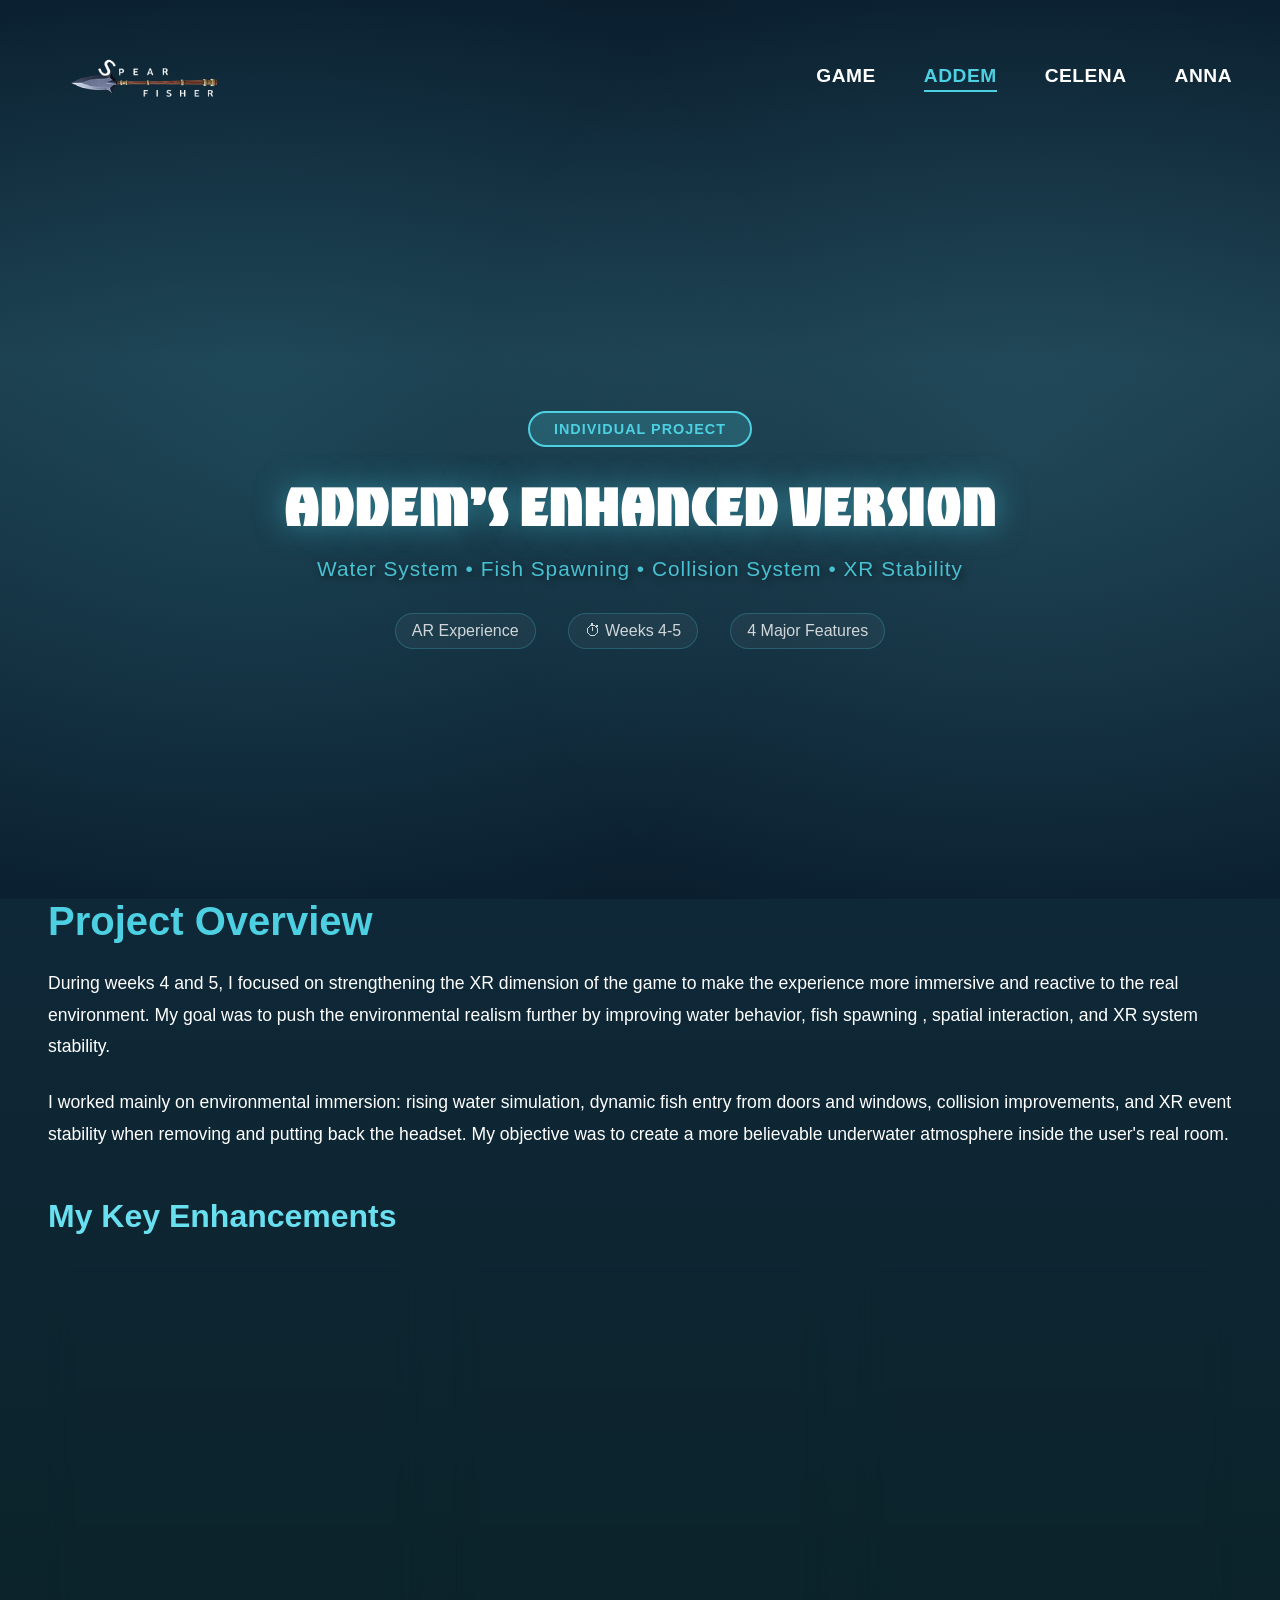
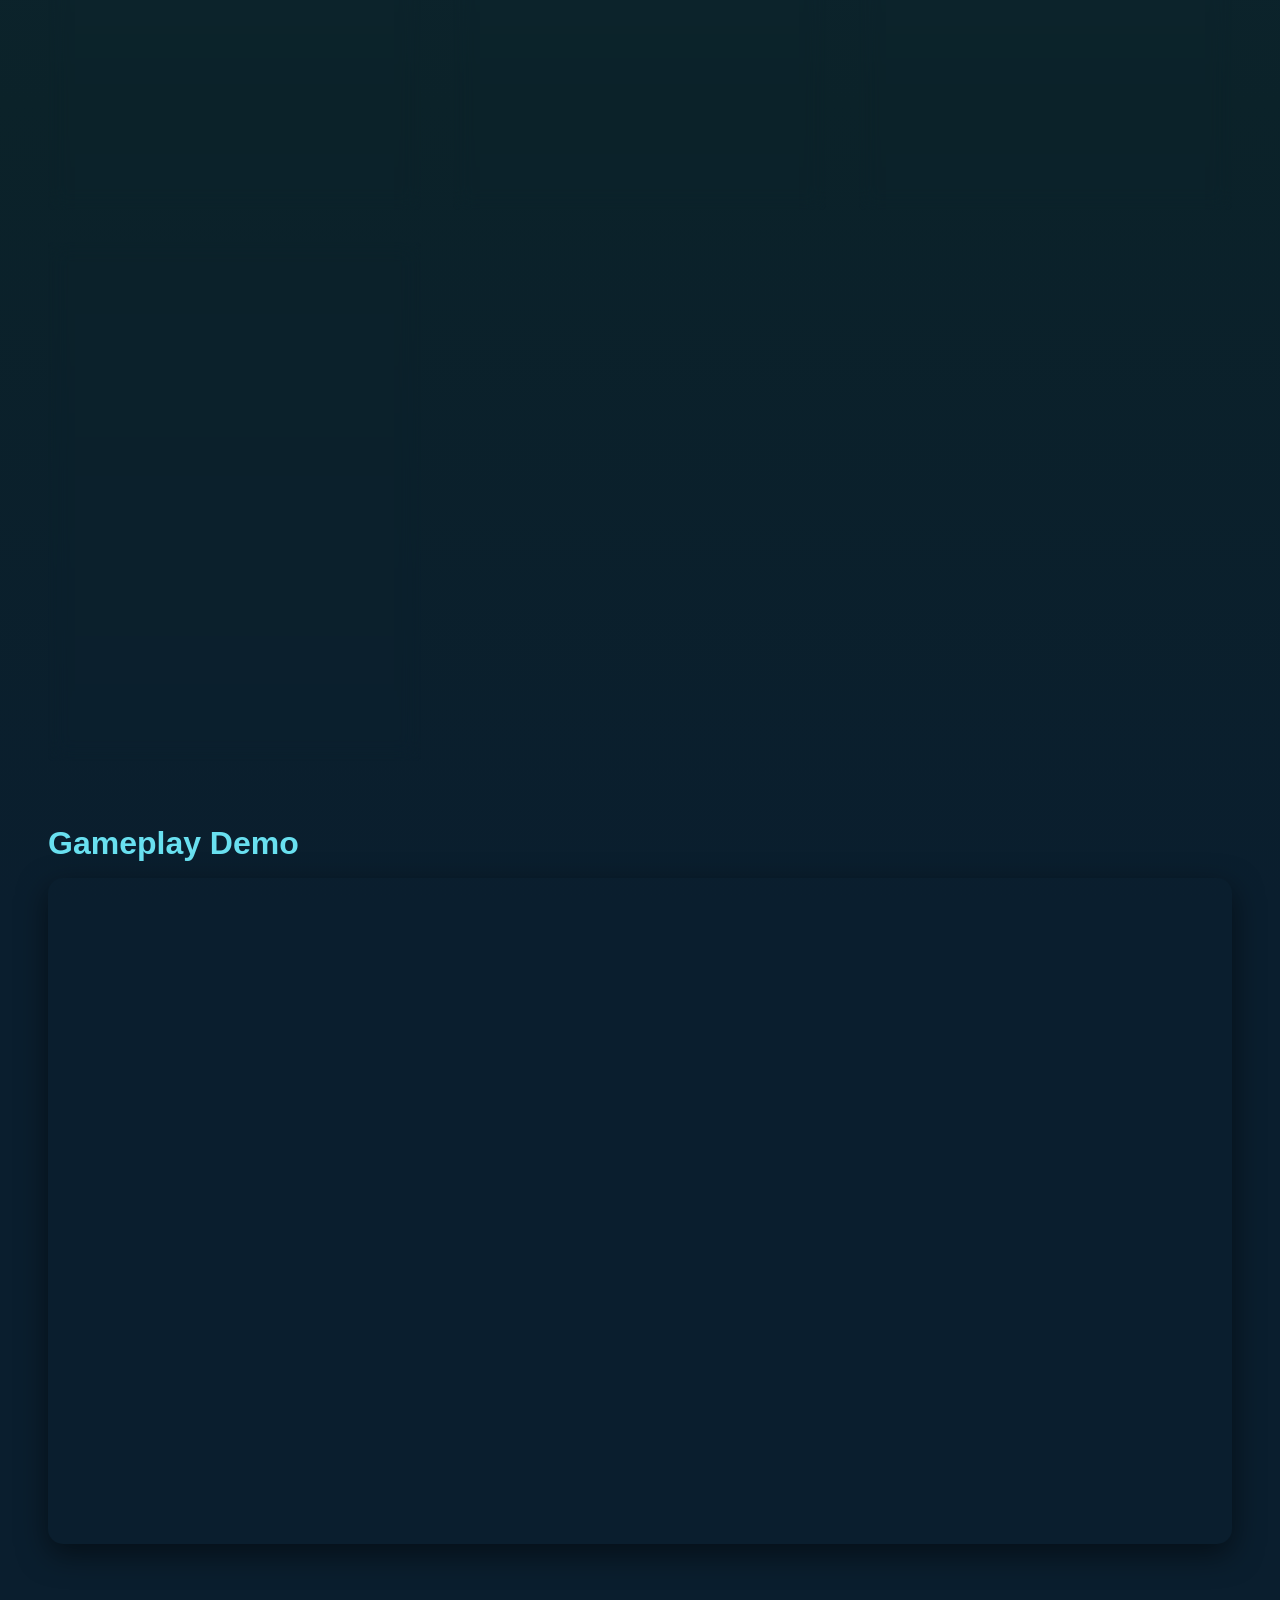
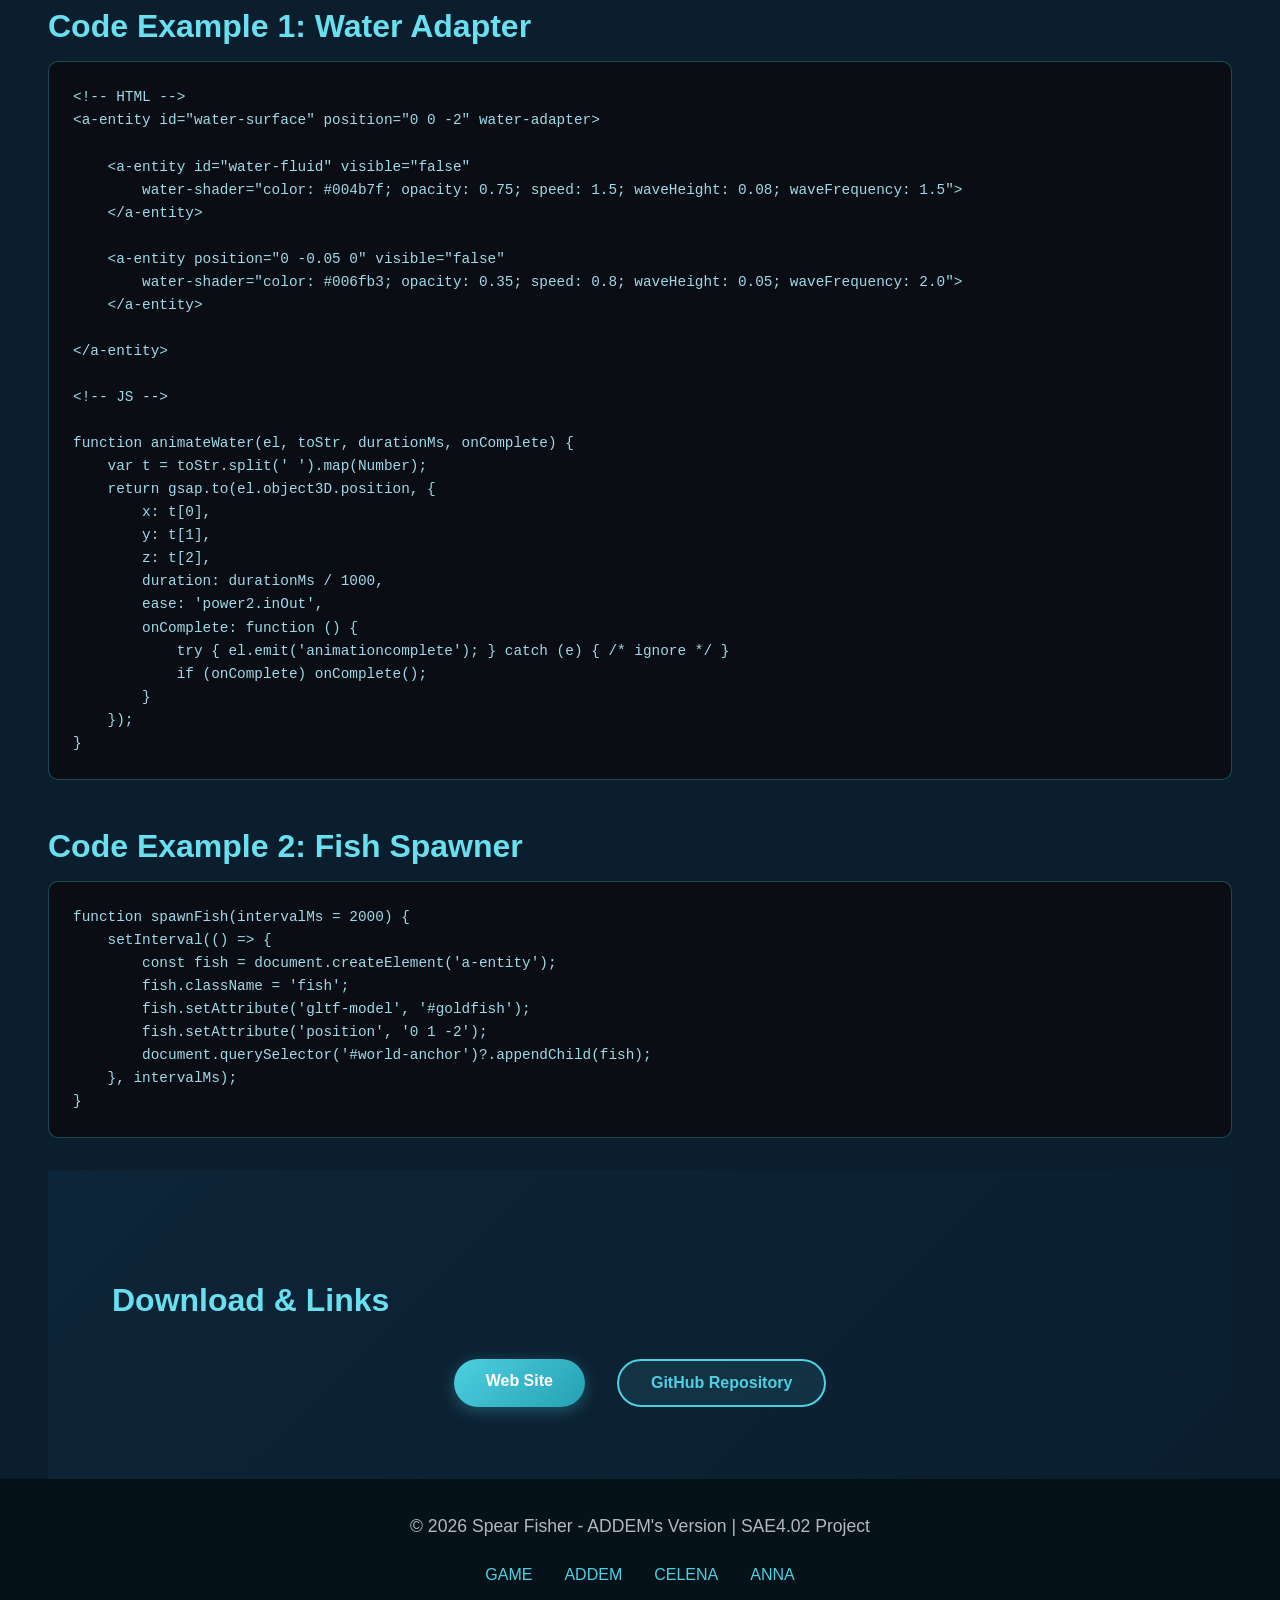
==== commit 5edbe1fe: "Page fini" ====
--- a/addem.html
+++ b/addem.html
@@ -25,10 +25,16 @@
     </nav>
 
     <!-- Hero Section -->
-    <section class="member-hero">
-        <div class="container">
-            <h1>ADDEM's Version</h1>
-            <p class="subtitle">Individual Implementation - Weeks 4-5</p>
+    <section class="hero member-hero-enhanced">
+        <div class="hero-content">
+            <div class="hero-badge">Individual Project</div>
+            <h1 class="hero-title">ADDEM's Enhanced Version</h1>
+            <p class="hero-subtitle">Water System • Fish Spawning • Collision System • XR Stability </p>
+            <div class="hero-meta">
+                <span class="meta-item"> AR Experience</span>
+                <span class="meta-item">⏱ Weeks 4-5</span>
+                <span class="meta-item"> 4 Major Features</span>
+            </div>
         </div>
     </section>
 
@@ -50,43 +56,45 @@
             </p>
             <h3>My Key Enhancements</h3>
             <ul class="feature-list">
-                <li>
-                    <div class="feature-text"><strong>Dynamic Rising Water System:</strong> Animated water level that
-                        progressively floods the
-                        room with improved visual effects (waves, color variations).</div>
-                    <div class="screenshot-placeholder">Screenshot 1</div>
-                </li>
-
-                <li>
-                    <div class="feature-text"><strong>Environmental Fish Spawning:</strong> Fish now spawn outside the
-                        room and enter through
-                        detected doors and windows for more realism.</div>
-                    <div class="screenshot-placeholder">Screenshot 2</div>
-                </li>
-
-                <li>
-                    <div class="feature-text"><strong>Improved Collision System:</strong> Reduced “ping-pong” bouncing
-                        effect when fish collide
-                        with walls or objects. Movement is now smoother and more natural.</div>
-                    <div class="screenshot-placeholder">Screenshot 2</div>
-                </li>
-
-                <li>
-                    <div class="feature-text"><strong>XR Stability Improvements:</strong> Fixed duplication issues when
-                        removing and wearing the
-                        headset again. Improved handling of XR pause/resume events.</div>
-                    <div class="screenshot-placeholder">Screenshot 2</div>
+                <li class="key-screenshot">
+                    <h4 class="card-title">Dynamic Rising Water System</h4>
+                    <p class="card-description">Animated water level that progressively floods the room with improved
+                        visual effects (waves, color variations).</p>
+                    <div class="screenshot-placeholder"><img src="asset/page-addem/water-effect.png"
+                            alt="Dynamic Rising Water System"></div>
+                </li>
+
+                <li class="key-screenshot">
+                    <h4 class="card-title">Environmental Fish Spawning</h4>
+                    <p class="card-description">Fish now spawn outside the room and enter through detected doors and
+                        windows for more realism.</p>
+                    <div class="screenshot-placeholder"><img src="asset/page-addem/fish-spawn-effect.png"
+                            alt="Environmental Fish Spawning"></div>
+                </li>
+
+                <li class="key-screenshot">
+                    <h4 class="card-title">Improved Collision System</h4>
+                    <p class="card-description">Reduced "ping-pong" bouncing effect when fish collide with walls or
+                        objects. Movement is now smoother and more natural.</p>
+                    <div class="screenshot-placeholder"><img src="asset/page-addem/fish-collision.png"
+                            alt="Improved Collision System"></div>
+                </li>
+
+                <li class="key-screenshot">
+                    <h4 class="card-title">XR Stability Improvements</h4>
+                    <p class="card-description">Fixed duplication issues when removing and wearing the headset again.
+                        Improved handling of XR pause/resume events.</p>
+                    <div class="screenshot-placeholder"><img src="asset/page-addem/water-effect.png"
+                            alt="XR Stability Improvements"></div>
                 </li>
             </ul>
 
             <!-- Video Demo -->
             <div class="video-section">
                 <h3>Gameplay Demo</h3>
-                <div class="video-placeholder">
-                    <div class="video-box">
-                        <p>📹 Video Demo</p>
-                        <span>Insert your gameplay recording here</span>
-                    </div>
+                <div class="video-container">
+                    <iframe src="https://www.youtube.com/embed/3fQ3RCez854" title="Gameplay Demo" allowfullscreen=""
+                        allow="accelerometer; autoplay; clipboard-write; encrypted-media; gyroscope; picture-in-picture; web-share"></iframe>
                 </div>
             </div>
 
@@ -94,27 +102,47 @@
 
             <!-- Code Examples -->
             <div class="code-section">
-                <h3>Code Example 1: [Feature Name]</h3>
-                <pre><code>// Insert your code example here
-public class YourFeature : MonoBehaviour
-{
-    // Your implementation
-    void Start()
-    {
-        // Initialization code
-    }
-    
-    void Update()
-    {
-        // Update logic
-    }
-}</code></pre>
-
-                <h3>Code Example 2: [Feature Name]</h3>
-                <pre><code>// Insert another code example here
-public class AnotherFeature : MonoBehaviour
-{
-    // Your implementation
+                <h3>Code Example 1: Water Adapter</h3>
+                <pre><code>&lt;!-- HTML --&gt;
+&lt;a-entity id="water-surface" position="0 0 -2" water-adapter&gt;
+
+    &lt;a-entity id="water-fluid" visible="false"
+        water-shader="color: #004b7f; opacity: 0.75; speed: 1.5; waveHeight: 0.08; waveFrequency: 1.5"&gt;
+    &lt;/a-entity&gt;
+  
+    &lt;a-entity position="0 -0.05 0" visible="false"
+        water-shader="color: #006fb3; opacity: 0.35; speed: 0.8; waveHeight: 0.05; waveFrequency: 2.0"&gt;
+    &lt;/a-entity&gt;
+
+&lt;/a-entity&gt;
+
+&lt;!-- JS --&gt;
+
+function animateWater(el, toStr, durationMs, onComplete) {
+    var t = toStr.split(' ').map(Number);
+    return gsap.to(el.object3D.position, {
+        x: t[0],
+        y: t[1],
+        z: t[2],
+        duration: durationMs / 1000,
+        ease: 'power2.inOut',
+        onComplete: function () {
+            try { el.emit('animationcomplete'); } catch (e) { /* ignore */ }
+            if (onComplete) onComplete();
+        }
+    });
+}
+</code></pre>
+
+                <h3>Code Example 2: Fish Spawner</h3>
+                <pre><code>function spawnFish(intervalMs = 2000) {
+    setInterval(() => {
+        const fish = document.createElement('a-entity');
+        fish.className = 'fish';
+        fish.setAttribute('gltf-model', '#goldfish');
+        fish.setAttribute('position', '0 1 -2');
+        document.querySelector('#world-anchor')?.appendChild(fish);
+    }, intervalMs);
 }</code></pre>
             </div>
 
@@ -132,19 +160,9 @@
             </div> -->
 
             <!-- Challenges & Solutions -->
-            <div class="challenges-section">
-                <h3>Development Challenges & Solutions</h3>
-
-                <div class="challenge-item">
-                    <h4>XR Headset Duplication Issue</h4>
-                    <p>
-                        When the headset was removed and worn again, some UI and analysis elements were duplicated.
-                        I fixed this by improving object lifecycle management and ensuring temporary elements were
-                        properly destroyed during XR pause/resume events.
-                    </p>
-                </div>
-
-                <div class="challenge-item">
+            <!-- n -->
+
+            <!-- <div class="challenge-item">
                     <h4>Fish Collision "Ping-Pong" Effect</h4>
                     <p>
                         Fish were bouncing unnaturally against walls and objects.
@@ -154,8 +172,8 @@
                 </div>
 
                 <div class="challenge-item">
-                    <h4>Environmental Integration</h4>
-                    <p>
+                    <h4>Environmental Integration</h4> -->
+            <!-- <p>
                         Making fish enter naturally through windows and doors required synchronizing spatial mapping
                         data with spawn logic.
                         This significantly improved immersion.
@@ -172,20 +190,28 @@
             <li>Add underwater visual effects (particles, bubbles, lighting filters).</li>
             <li>Integrate spatial audio for a stronger immersive underwater atmosphere.</li>
         </ul>
-    </div>
-
-    <!-- Footer -->
-    <footer class="footer">
-        <div class="container">
-            <p>&copy; 2026 Spear Fisher - ADDEM's Version | SAE4.02 Project</p>
-            <div class="footer-links">
-                <a href="index.html">GAME</a>
-                <a href="addem.html">ADDEM</a>
-                <a href="celena.html">CELENA</a>
-                <a href="anna.html">ANNA</a>
+    </div> -->
+            <div class="download-section">
+                <h3>Download & Links</h3>
+                <div class="download-buttons">
+                    <a href="https://addemzbalah.github.io/SAE4.02/" class="btn-download">Web Site</a>
+                    <a href="https://github.com/AddemZbalah/SAE4.02" class="btn-github">GitHub Repository</a>
+                </div>
             </div>
         </div>
-    </footer>
+
+        <!-- Footer -->
+        <footer class="footer">
+            <div class="container">
+                <p>&copy; 2026 Spear Fisher - ADDEM's Version | SAE4.02 Project</p>
+                <div class="footer-links">
+                    <a href="index.html">GAME</a>
+                    <a href="addem.html">ADDEM</a>
+                    <a href="celena.html">CELENA</a>
+                    <a href="anna.html">ANNA</a>
+                </div>
+            </div>
+        </footer>
 </body>
 
 </html>
--- a/style.css
+++ b/style.css
@@ -394,8 +394,8 @@
 
 .features-grid {
     display: grid;
-    grid-template-columns: 1fr;
-    gap: 1.5rem;
+    grid-template-columns: repeat(auto-fit, minmax(300px, 1fr));
+    gap: 2rem;
     margin-bottom: 4rem;
 }
 
@@ -413,49 +413,9 @@
     box-shadow: 0 10px 30px rgba(77, 208, 225, 0.3);
 }
 
-.feature-card {
-    display: flex;
-    flex-direction: row;
-    align-items: center;
-    gap: 1.5rem;
-}
-
 .feature-icon {
-    display: block;
-    width: 120px;
-    height: auto;
-    flex-shrink: 0;
-    border-radius: 8px;
-    object-fit: cover;
-}
-
-.feature-content {
-    display: flex;
-    flex-direction: column;
-    gap: 0.5rem;
-    flex: 1 1 auto;
-}
-
-.feature-card h3,
-.feature-card p {
-    margin: 0;
-}
-
-.feature-card h3 {
-    margin-bottom: 0.5rem;
-}
-
-/* Responsive: stack image above text on small screens */
-@media (max-width: 768px) {
-    .feature-card {
-        flex-direction: column;
-        align-items: flex-start;
-    }
-    .feature-icon {
-        width: 100%;
-        max-width: 220px;
-        margin-bottom: 0.75rem;
-    }
+    font-size: 3rem;
+    margin-bottom: 1rem;
 }
 
 .feature-card h3 {
@@ -649,6 +609,7 @@
 /* Download Section */
 .download-section {
     background: linear-gradient(135deg, #0d2538 0%, #0a1e2e 100%);
+    padding: 4rem;
 }
 
 .download-grid {
@@ -740,8 +701,134 @@
     opacity: 0.8;
 }
 
+/* Enhanced Member Hero */
+.member-hero-enhanced {
+    padding: 12rem 0 2rem;
+    background: linear-gradient(to bottom, 
+        #0a1e2e 0%, 
+        #1a3a4a 40%, 
+        #0a1e2e );
+    text-align: center;
+    position: relative;
+    overflow: hidden;
+}
+
+.member-hero-enhanced::before {
+    content: '';
+    position: absolute;
+    top: 0;
+    left: 0;
+    right: 0;
+    bottom: 0;
+    background: 
+        radial-gradient(circle at 20% 50%, rgba(77, 208, 225, 0.1) 0%, transparent 50%),
+        radial-gradient(circle at 80% 50%, rgba(105, 224, 240, 0.1) 0%, transparent 50%);
+    pointer-events: none;
+}
+
+.member-hero-enhanced .hero-content {
+    position: relative;
+    z-index: 1;
+}
+
+.hero-badge {
+    display: inline-block;
+    padding: 0.5rem 1.5rem;
+    background: rgba(77, 208, 225, 0.2);
+    border: 2px solid #4dd0e1;
+    border-radius: 50px;
+    color: #4dd0e1;
+    font-weight: bold;
+    font-size: 0.9rem;
+    letter-spacing: 1px;
+    margin-bottom: 1.5rem;
+    text-transform: uppercase;
+}
+
+.member-hero-enhanced .hero-title {
+    font-size: 4rem;
+    font-weight: bold;
+    color: #fff;
+    margin-bottom: 1rem;
+    text-shadow: 0 0 30px rgba(77, 208, 225, 0.5);
+}
+
+.member-hero-enhanced .hero-subtitle {
+    font-size: 1.3rem;
+    color: #4dd0e1;
+    margin-bottom: 2rem;
+    opacity: 0.9;
+}
+
+.hero-meta {
+    display: flex;
+    justify-content: center;
+    gap: 2rem;
+    margin-top: 2rem;
+    flex-wrap: wrap;
+}
+
+.meta-item {
+    color: #fff;
+    font-size: 1rem;
+    opacity: 0.8;
+    padding: 0.5rem 1rem;
+    background: rgba(255, 255, 255, 0.05);
+    border-radius: 20px;
+    border: 1px solid rgba(77, 208, 225, 0.3);
+}
+
+.hero-actions {
+    display: flex;
+    justify-content: center;
+    gap: 1.5rem;
+    margin-top: 2.5rem;
+    position: relative;
+    z-index: 1;
+}
+
+.hero-btn {
+    padding: 1rem 2.5rem;
+    border-radius: 50px;
+    text-decoration: none;
+    font-weight: bold;
+    font-size: 1.1rem;
+    transition: all 0.3s ease;
+    border: 2px solid transparent;
+}
+
+.hero-btn.primary {
+    background: linear-gradient(135deg, #4dd0e1, #69e0f0);
+    color: #0a1e2e;
+    box-shadow: 0 4px 15px rgba(77, 208, 225, 0.3);
+}
+
+.hero-btn.primary:hover {
+    transform: translateY(-3px);
+    box-shadow: 0 6px 25px rgba(77, 208, 225, 0.5);
+}
+
+.hero-btn.secondary {
+    background: transparent;
+    color: #4dd0e1;
+    border-color: #4dd0e1;
+}
+
+.hero-btn.secondary:hover {
+    background: rgba(77, 208, 225, 0.1);
+    transform: translateY(-3px);
+}
+
 .member-content {
-    background: #0a1e2e;
+    background: linear-gradient(to bottom, 
+        #0f2838 0%, 
+        #0d2530 10%, 
+        #0b2229 20%, 
+        #0a1e2e 40%, 
+        #0a1e2e 100%);
+    padding-top: 0;
+    margin-top: -1px;
+    position: relative;
 }
 
 .member-content h2 {
@@ -766,23 +853,42 @@
 .feature-list {
     list-style: none;
     margin: 2rem 0;
-}
+    display: grid;
+    grid-template-columns: repeat(auto-fit, minmax(350px, 1fr));
+    gap: 2rem;
+}
+
 .feature-list li {
     padding: 1rem;
-    margin-bottom: 1rem;
-    background: rgba(77, 208, 225, 0.05);
-    border-left: 4px solid #4dd0e1;
+    margin-bottom: 0;
+    background: transparent;
+    border-left: none;
     border-radius: 5px;
-    display: flex;
-    flex-direction: row;
-    align-items: center;
-    justify-content: space-between;
-    gap: 1rem;
-    flex-wrap: wrap;
 }
 
 .video-section {
     margin: 4rem 0;
+}
+
+.video-container {
+    position: relative;
+    width: 100%;
+    margin: 0 auto;
+    padding-bottom: 56.25%; /* 16:9 ratio */
+    height: 0;
+    overflow: hidden;
+    border-radius: 15px;
+    box-shadow: 0 10px 30px rgba(0, 0, 0, 0.5);
+}
+
+.video-container iframe {
+    position: absolute;
+    top: 0;
+    left: 0;
+    width: 100%;
+    height: 100%;
+    border: none;
+    border-radius: 15px;
 }
 
 .screenshots-section {
@@ -800,29 +906,26 @@
     background: rgba(0, 0, 0, 0.5);
     border: 2px dashed rgba(77, 208, 225, 0.3);
     border-radius: 10px;
-    padding: 1.25rem 1rem;
+    padding: 2rem;
     text-align: center;
-    min-height: 120px;
-    display: flex;
-    flex-direction: row;
+    display: flex;
     align-items: center;
     justify-content: center;
-    min-width: 220px;
-    max-width: 360px;
-}
-
-/* Make feature items stack on small screens */
-@media (max-width: 768px) {
-    .feature-list li {
-        flex-direction: column;
-        align-items: flex-start;
-    }
-    .feature-list li .screenshot-placeholder {
-        width: 100%;
-        max-width: none;
-        justify-content: center;
-        margin-top: 0.75rem;
-    }
+    width: 100%;
+    min-height: 250px;
+}
+
+.screenshot-placeholder img {
+    max-width: 100%;
+    max-height: 100%;
+    object-fit: contain;
+    border-radius: 12px;
+    box-shadow: 0 8px 24px rgba(0, 0, 0, 0.4), inset 0 1px 0 rgba(255, 255, 255, 0.2);
+    transition: all 0.3s ease;
+}
+
+.key-screenshot:hover .screenshot-placeholder img {
+    box-shadow: 0 12px 32px rgba(77, 208, 225, 0.2), inset 0 1px 0 rgba(255, 255, 255, 0.3);
 }
 
 .technical-section {
@@ -895,3 +998,50 @@
         align-items: center;
     }
 }
+
+.key-screenshot {
+    background: linear-gradient(135deg, rgba(77, 208, 225, 0.08) 0%, rgba(0, 0, 0, 0.3) 100%);
+    border: 2px solid rgba(77, 208, 225, 0.3);
+    border-radius: 20px;
+    padding: 2rem;
+    display: flex;
+    flex-direction: column;
+    gap: 1.5rem;
+    backdrop-filter: blur(10px);
+    transition: all 0.3s ease;
+    box-shadow: 0 8px 32px rgba(77, 208, 225, 0.1), inset 0 1px 1px rgba(255, 255, 255, 0.1);
+    position: relative;
+    overflow: hidden;
+    height: 100%;
+}
+
+.key-screenshot:hover {
+    background: linear-gradient(135deg, rgba(77, 208, 225, 0.12) 0%, rgba(0, 0, 0, 0.35) 100%);
+    border-color: rgba(77, 208, 225, 0.5);
+    box-shadow: 0 12px 48px rgba(77, 208, 225, 0.15), inset 0 1px 1px rgba(255, 255, 255, 0.15);
+    transform: translateY(-4px);
+}
+
+.key-screenshot-reverse {
+    flex-direction: column;
+}
+
+.card-title {
+    color: #4dd0e1;
+    font-size: 1.8rem;
+    font-weight: 700;
+    margin: 0;
+    letter-spacing: 0.5px;
+}
+
+.card-description {
+    color: rgba(255, 255, 255, 0.8);
+    font-size: 1rem;
+    line-height: 1.6;
+    margin: 0;
+    flex-grow: 1;
+}
+
+.feature-text {
+    width: auto;
+}
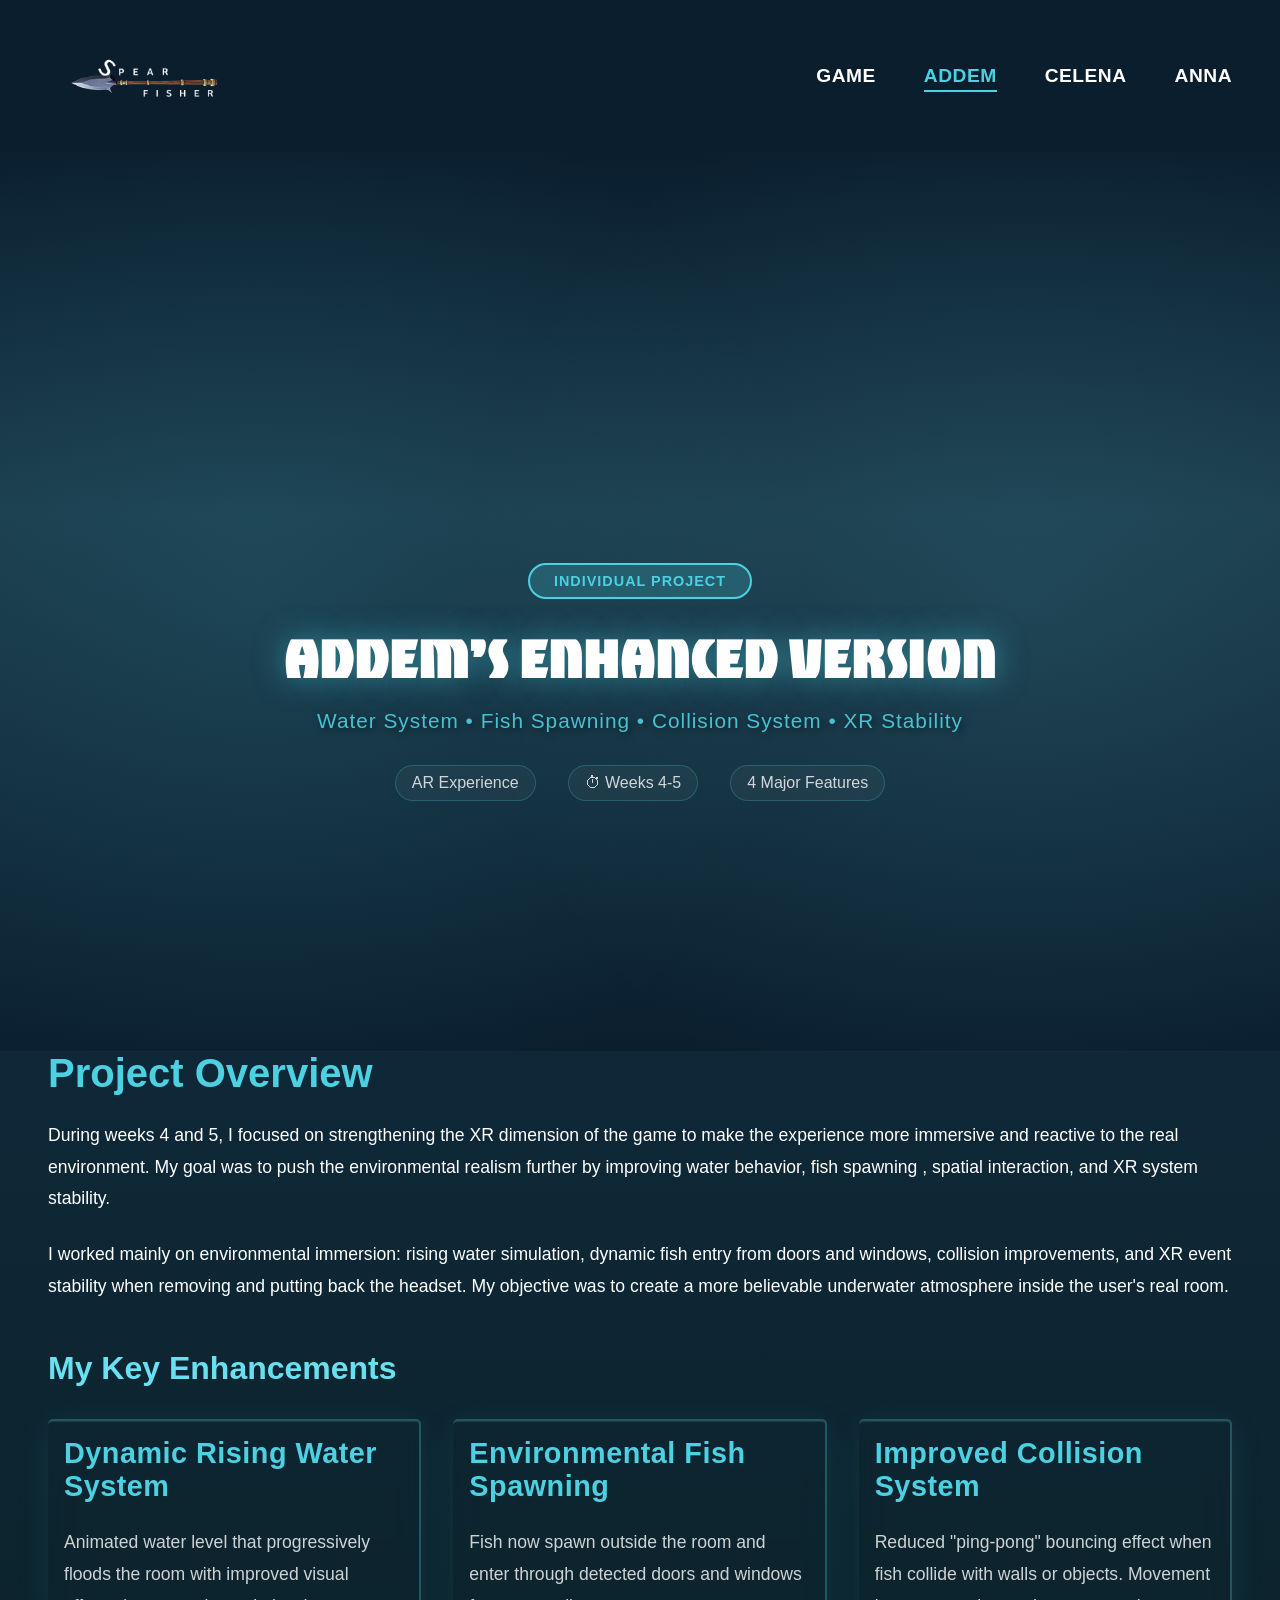
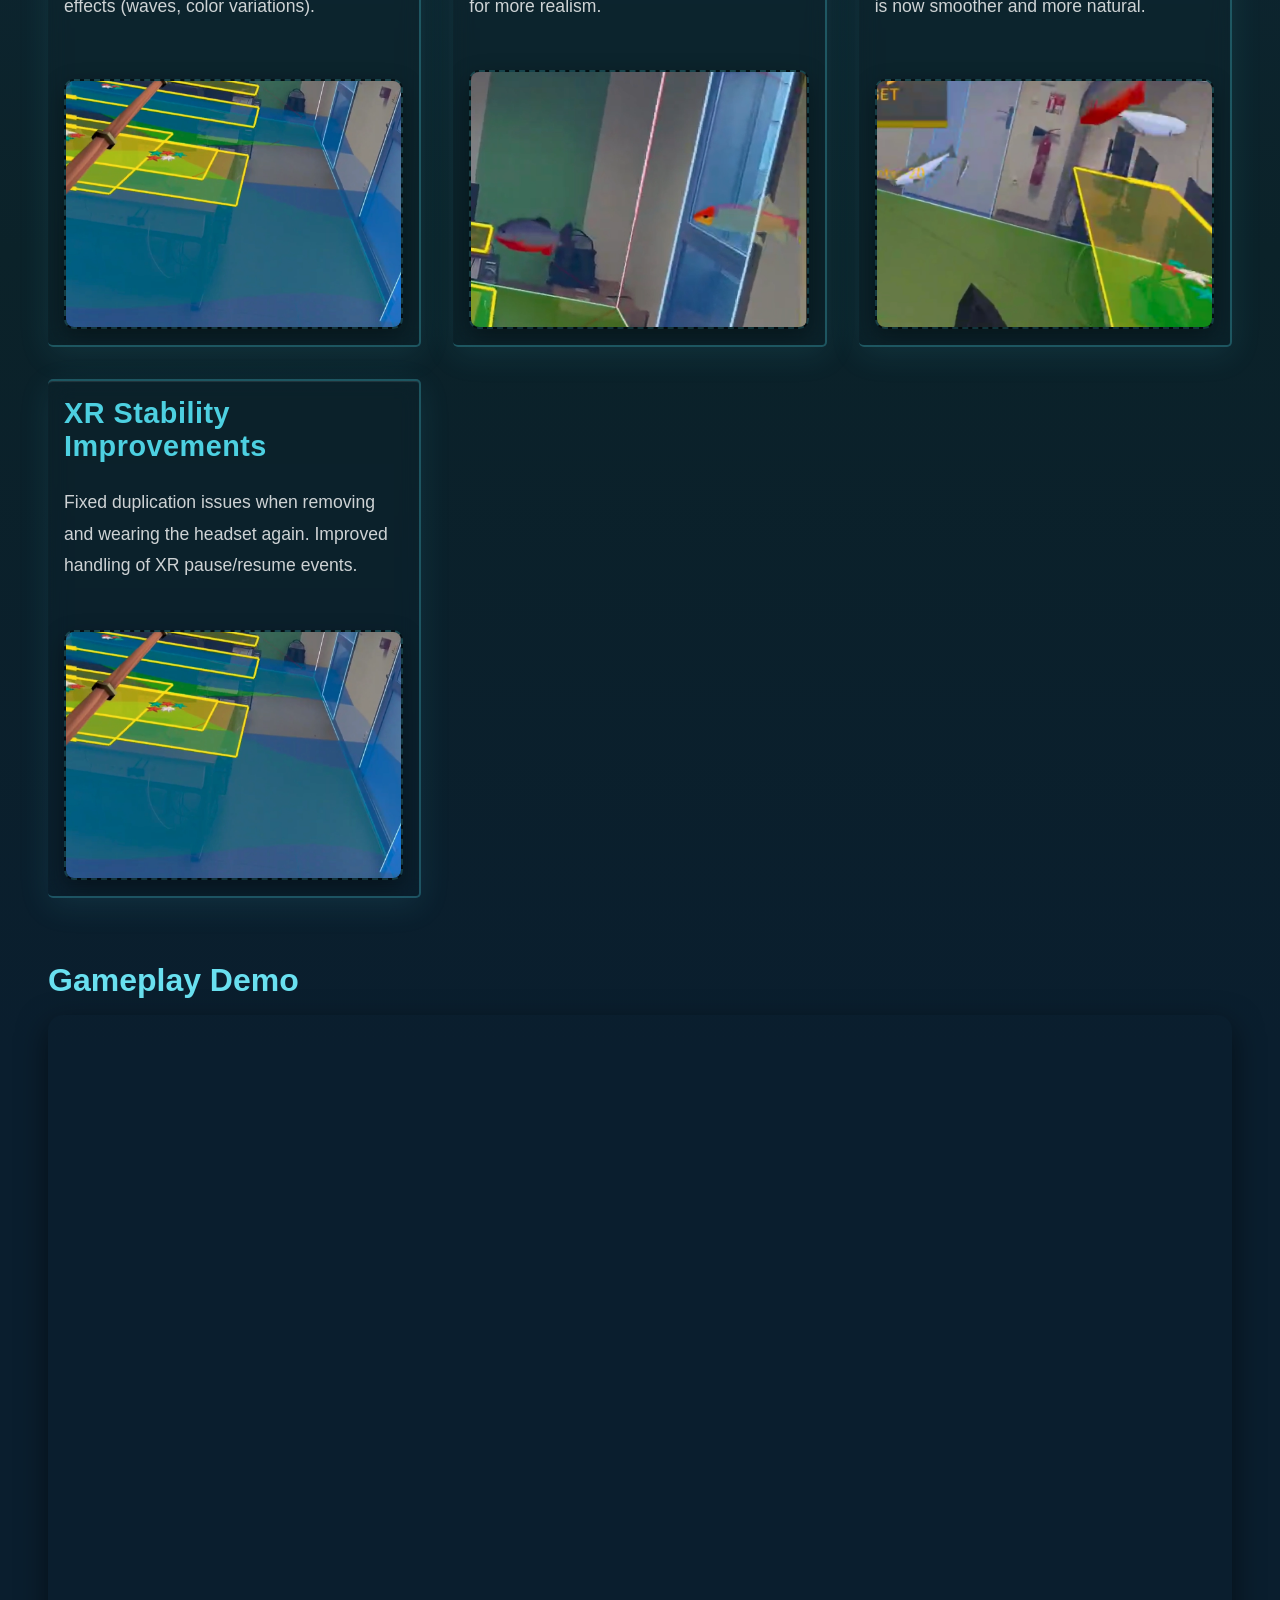
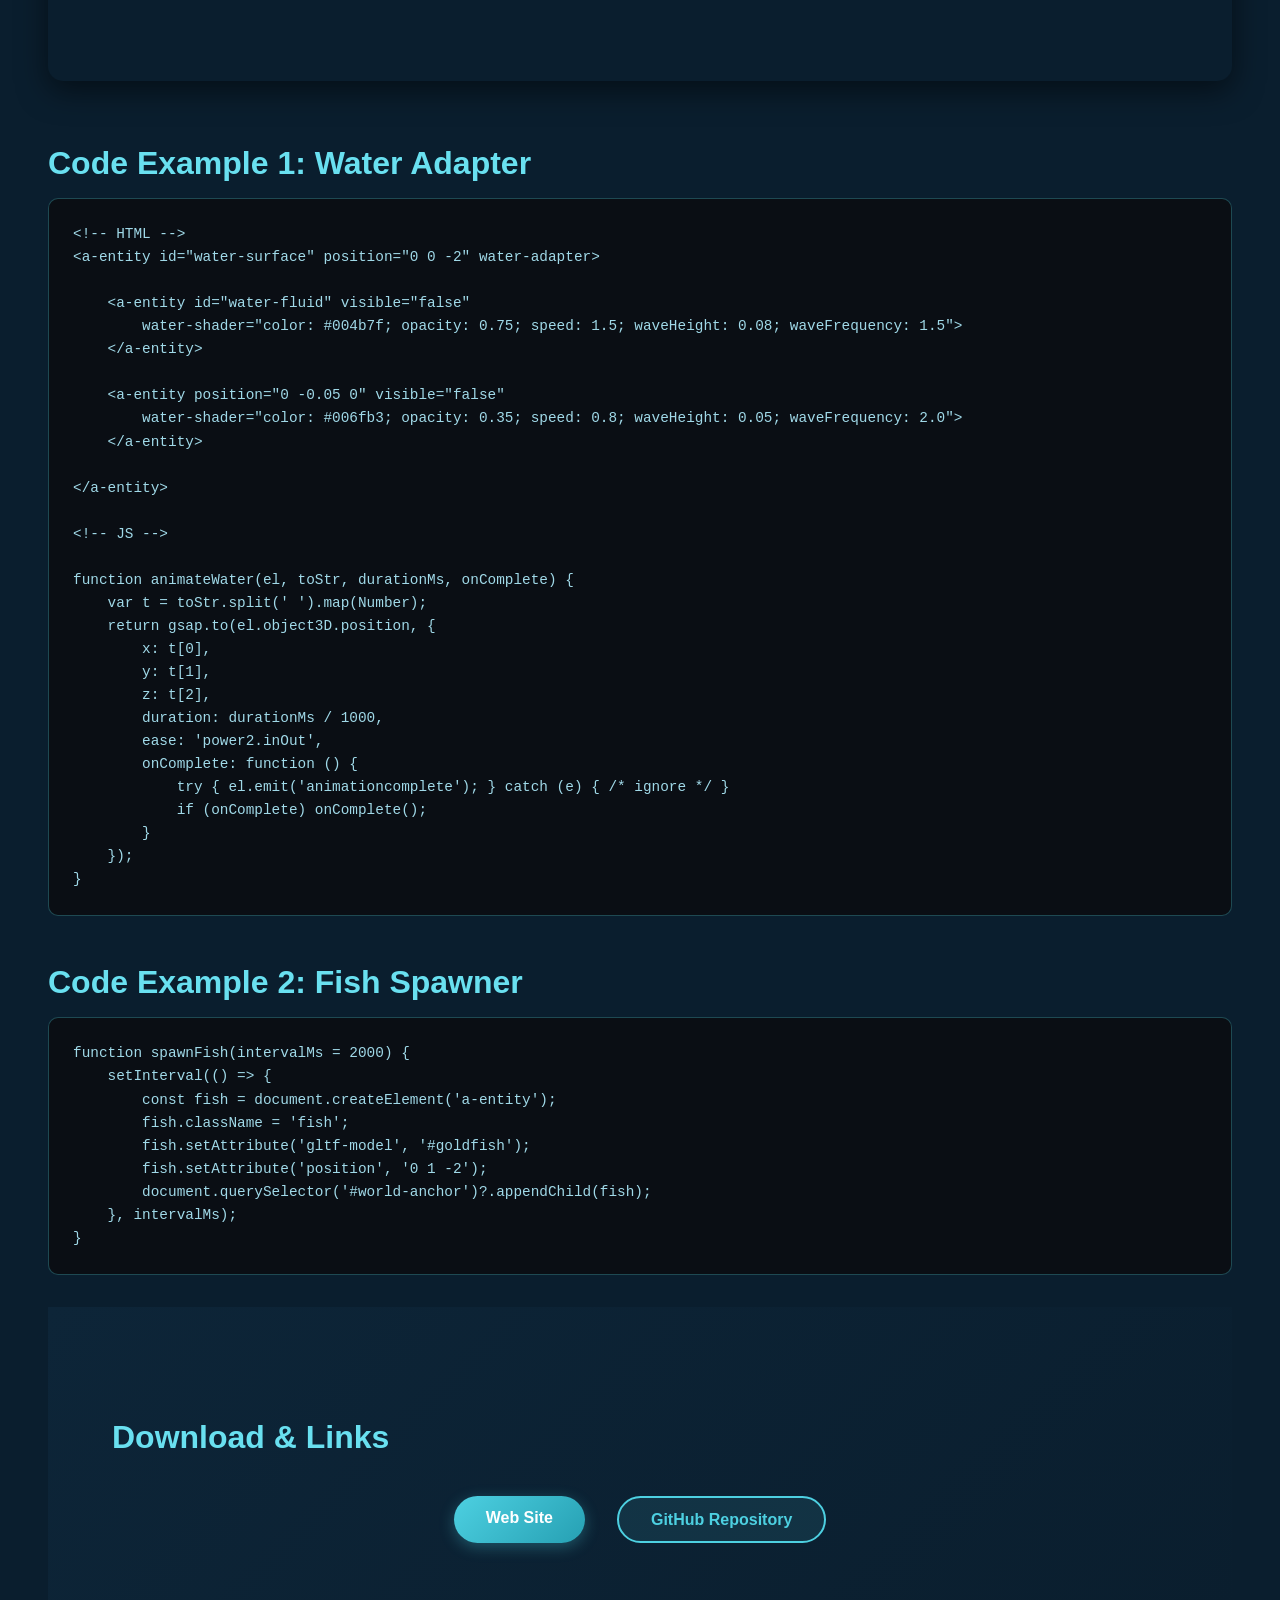
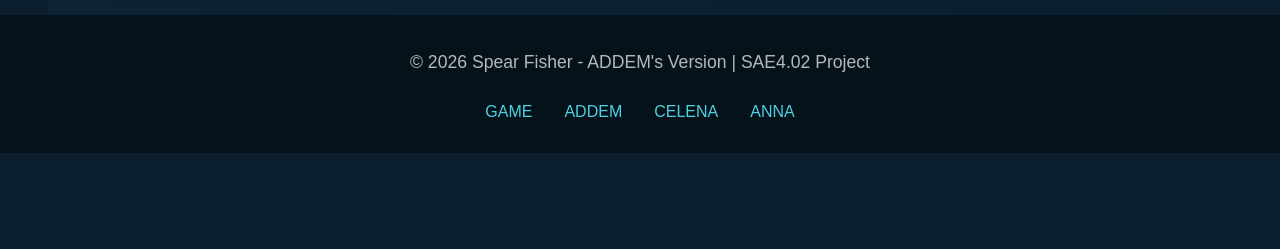
==== commit ac8278b1: "Site terminé normalement" ====
--- a/addem.html
+++ b/addem.html
@@ -1,5 +1,5 @@
 <!DOCTYPE html>
-<html lang="fr">
+<html lang="en">
 
 <head>
     <meta charset="UTF-8">
--- a/style.css
+++ b/style.css
@@ -33,11 +33,7 @@
 
 /* Navigation Bar */
 .navbar {
-    position: fixed;
-    top: 0;
-    left: 0;
-    right: 0;
-    z-index: 1000;
+    position: static;
     padding: 1.5rem 0;
 }
 
@@ -394,7 +390,7 @@
 
 .features-grid {
     display: grid;
-    grid-template-columns: repeat(auto-fit, minmax(300px, 1fr));
+    grid-template-columns: repeat(auto-fit, minmax(340px, 1fr));
     gap: 2rem;
     margin-bottom: 4rem;
 }
@@ -414,7 +410,12 @@
 }
 
 .feature-icon {
-    font-size: 3rem;
+    display: block;
+    width: 100%;
+    height: auto;
+    max-height: 280px;
+    object-fit: cover;
+    border-radius: 12px;
     margin-bottom: 1rem;
 }
 
@@ -906,20 +907,19 @@
     background: rgba(0, 0, 0, 0.5);
     border: 2px dashed rgba(77, 208, 225, 0.3);
     border-radius: 10px;
-    padding: 2rem;
+    padding: 0;
     text-align: center;
-    display: flex;
-    align-items: center;
-    justify-content: center;
+    display: block;
     width: 100%;
     min-height: 250px;
 }
 
 .screenshot-placeholder img {
-    max-width: 100%;
-    max-height: 100%;
-    object-fit: contain;
-    border-radius: 12px;
+    width: 100%;
+    height: 100%;
+    object-fit: cover;
+    border-radius: 8px;
+    display: block;
     box-shadow: 0 8px 24px rgba(0, 0, 0, 0.4), inset 0 1px 0 rgba(255, 255, 255, 0.2);
     transition: all 0.3s ease;
 }
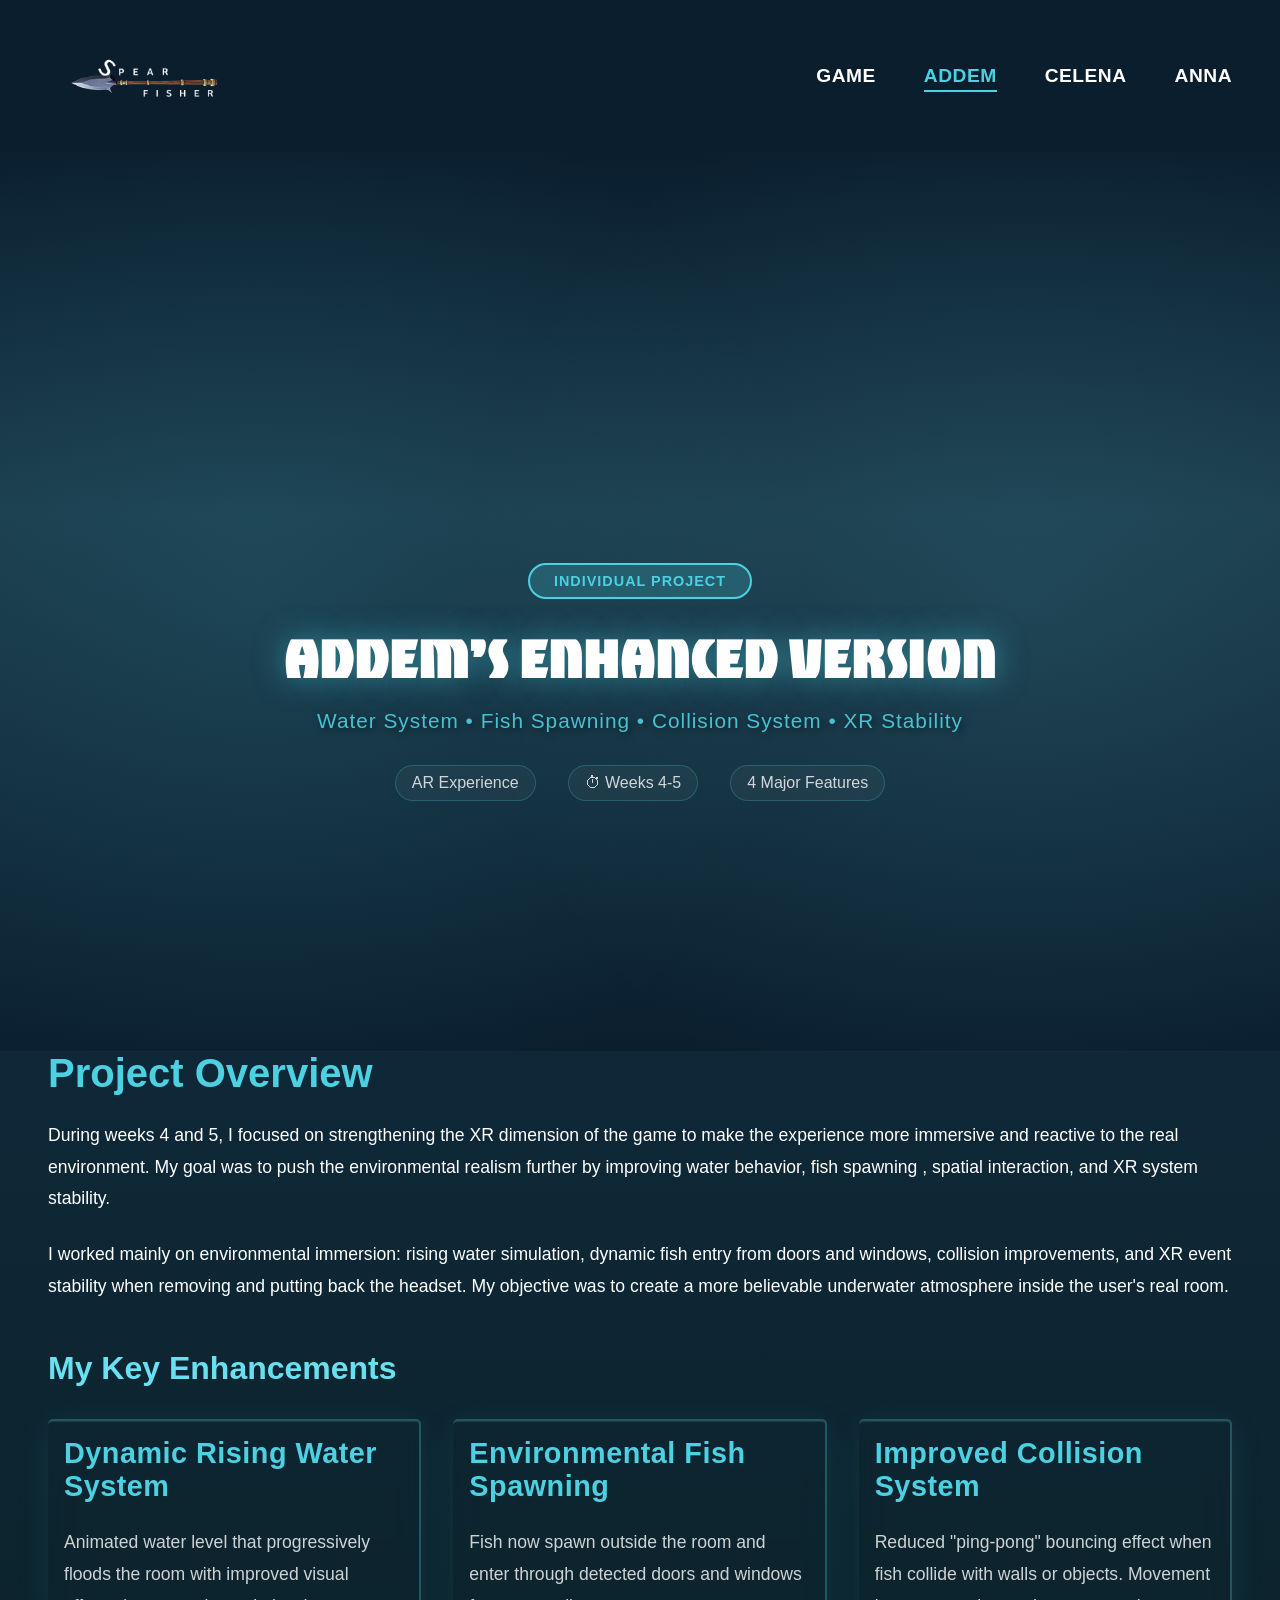
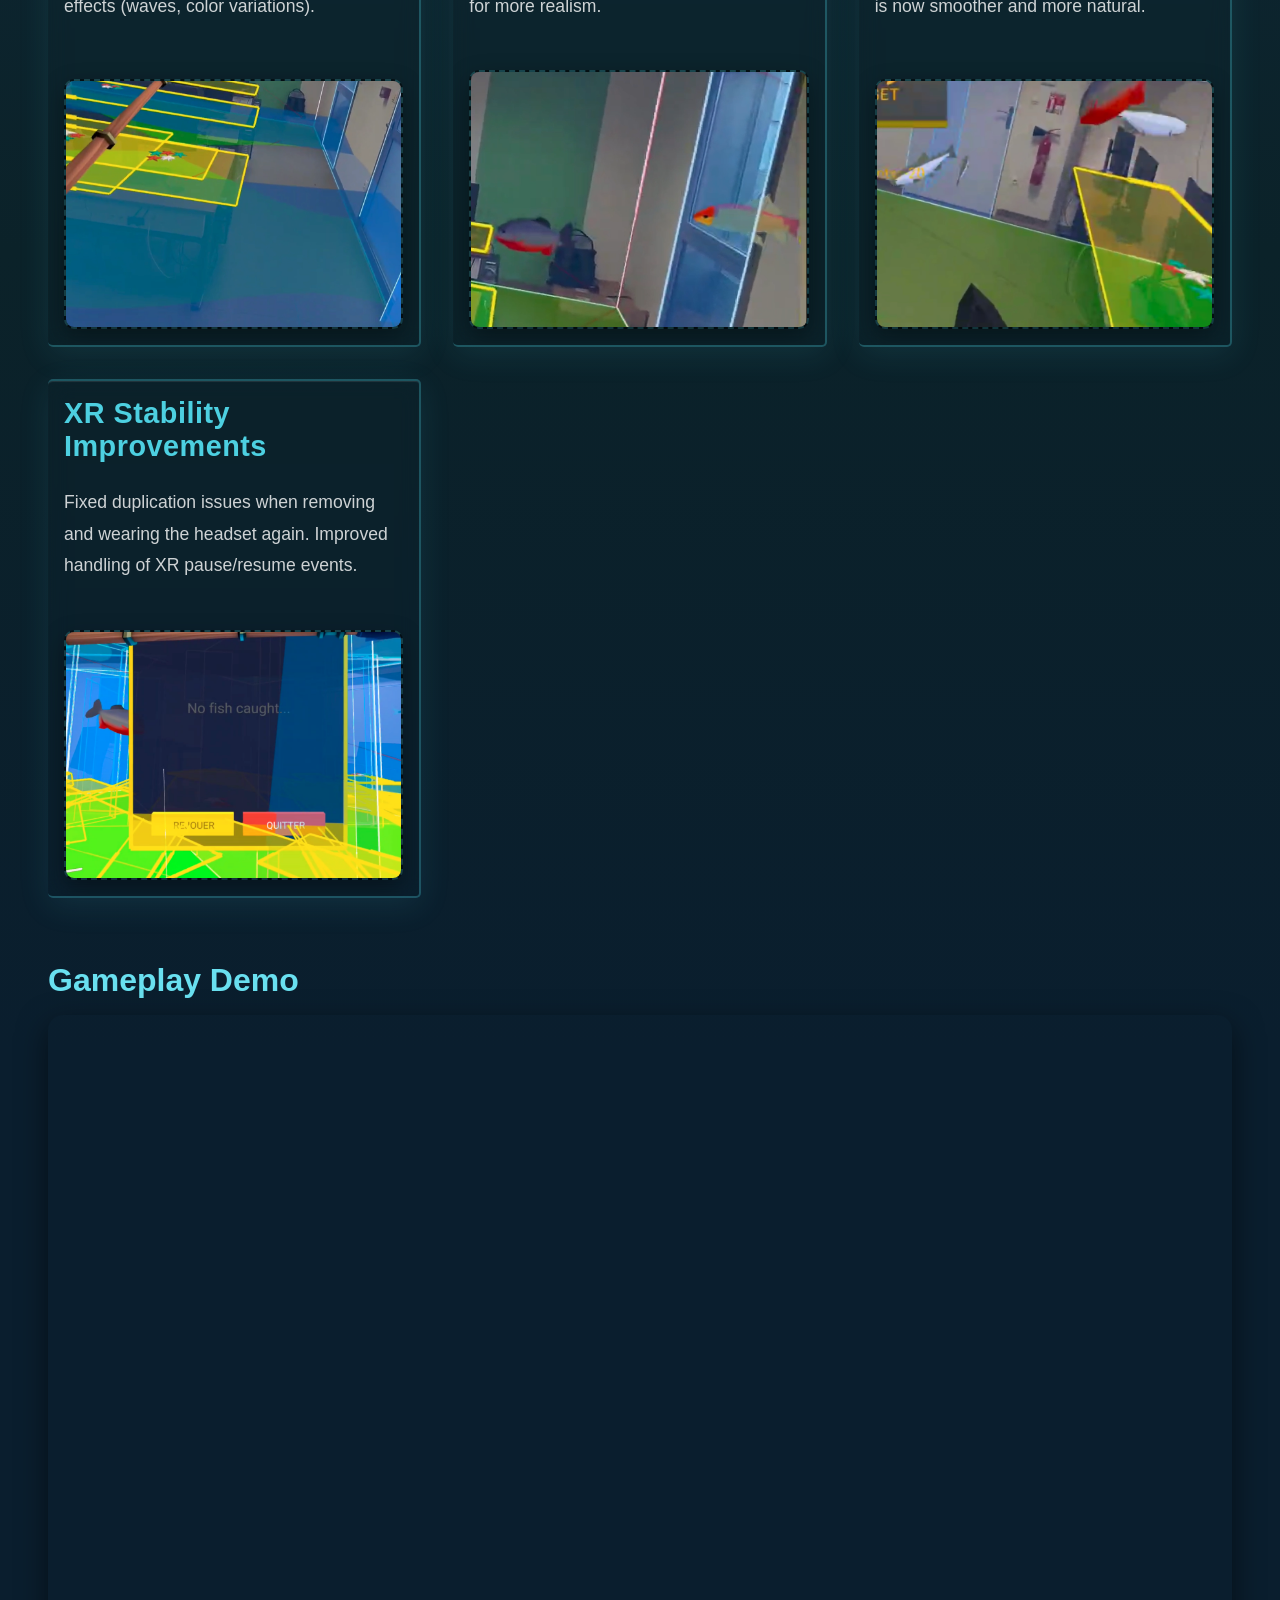
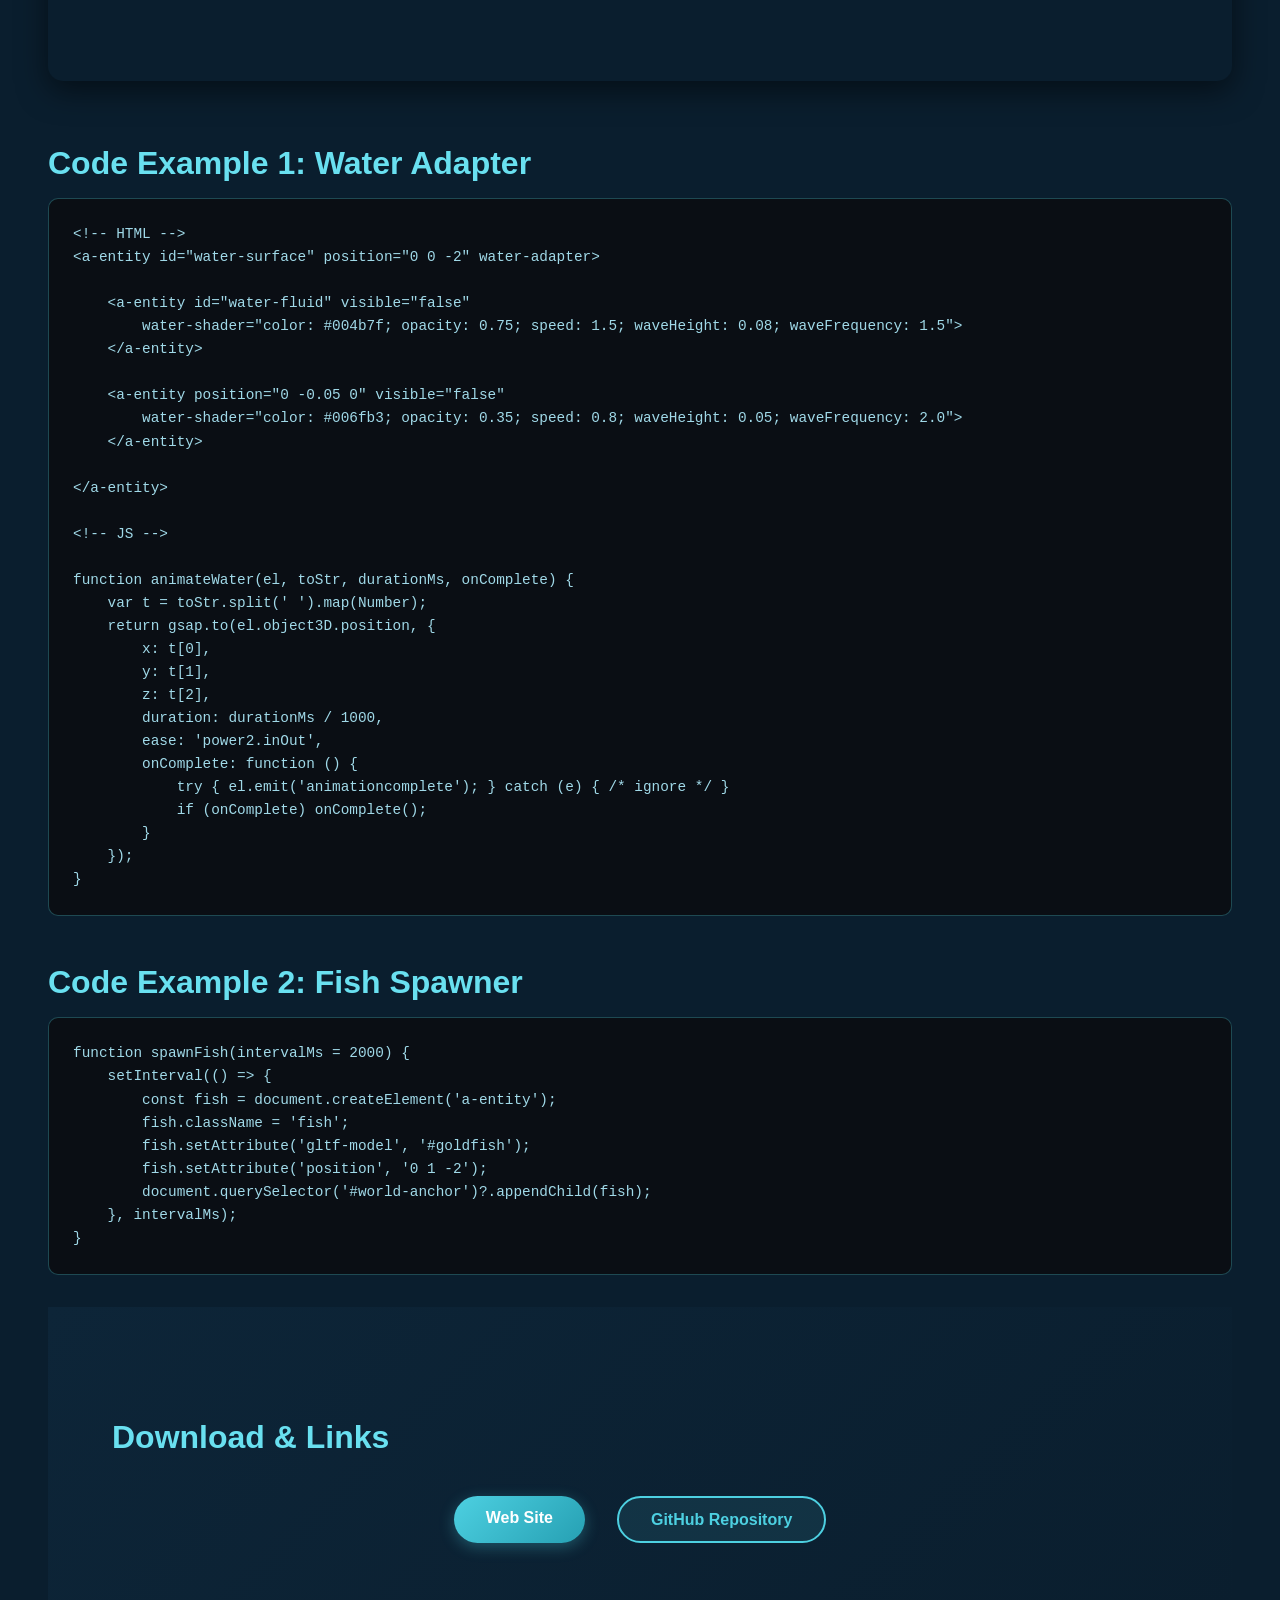
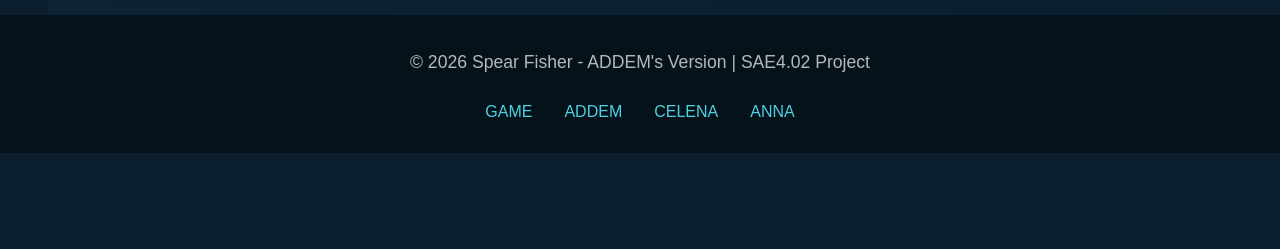
==== commit 7aa1d949: "page addem terminé" ====
--- a/addem.html
+++ b/addem.html
@@ -84,7 +84,7 @@
                     <h4 class="card-title">XR Stability Improvements</h4>
                     <p class="card-description">Fixed duplication issues when removing and wearing the headset again.
                         Improved handling of XR pause/resume events.</p>
-                    <div class="screenshot-placeholder"><img src="asset/page-addem/water-effect.png"
+                    <div class="screenshot-placeholder"><img src="asset/page-addem/bug.png"
                             alt="XR Stability Improvements"></div>
                 </li>
             </ul>
